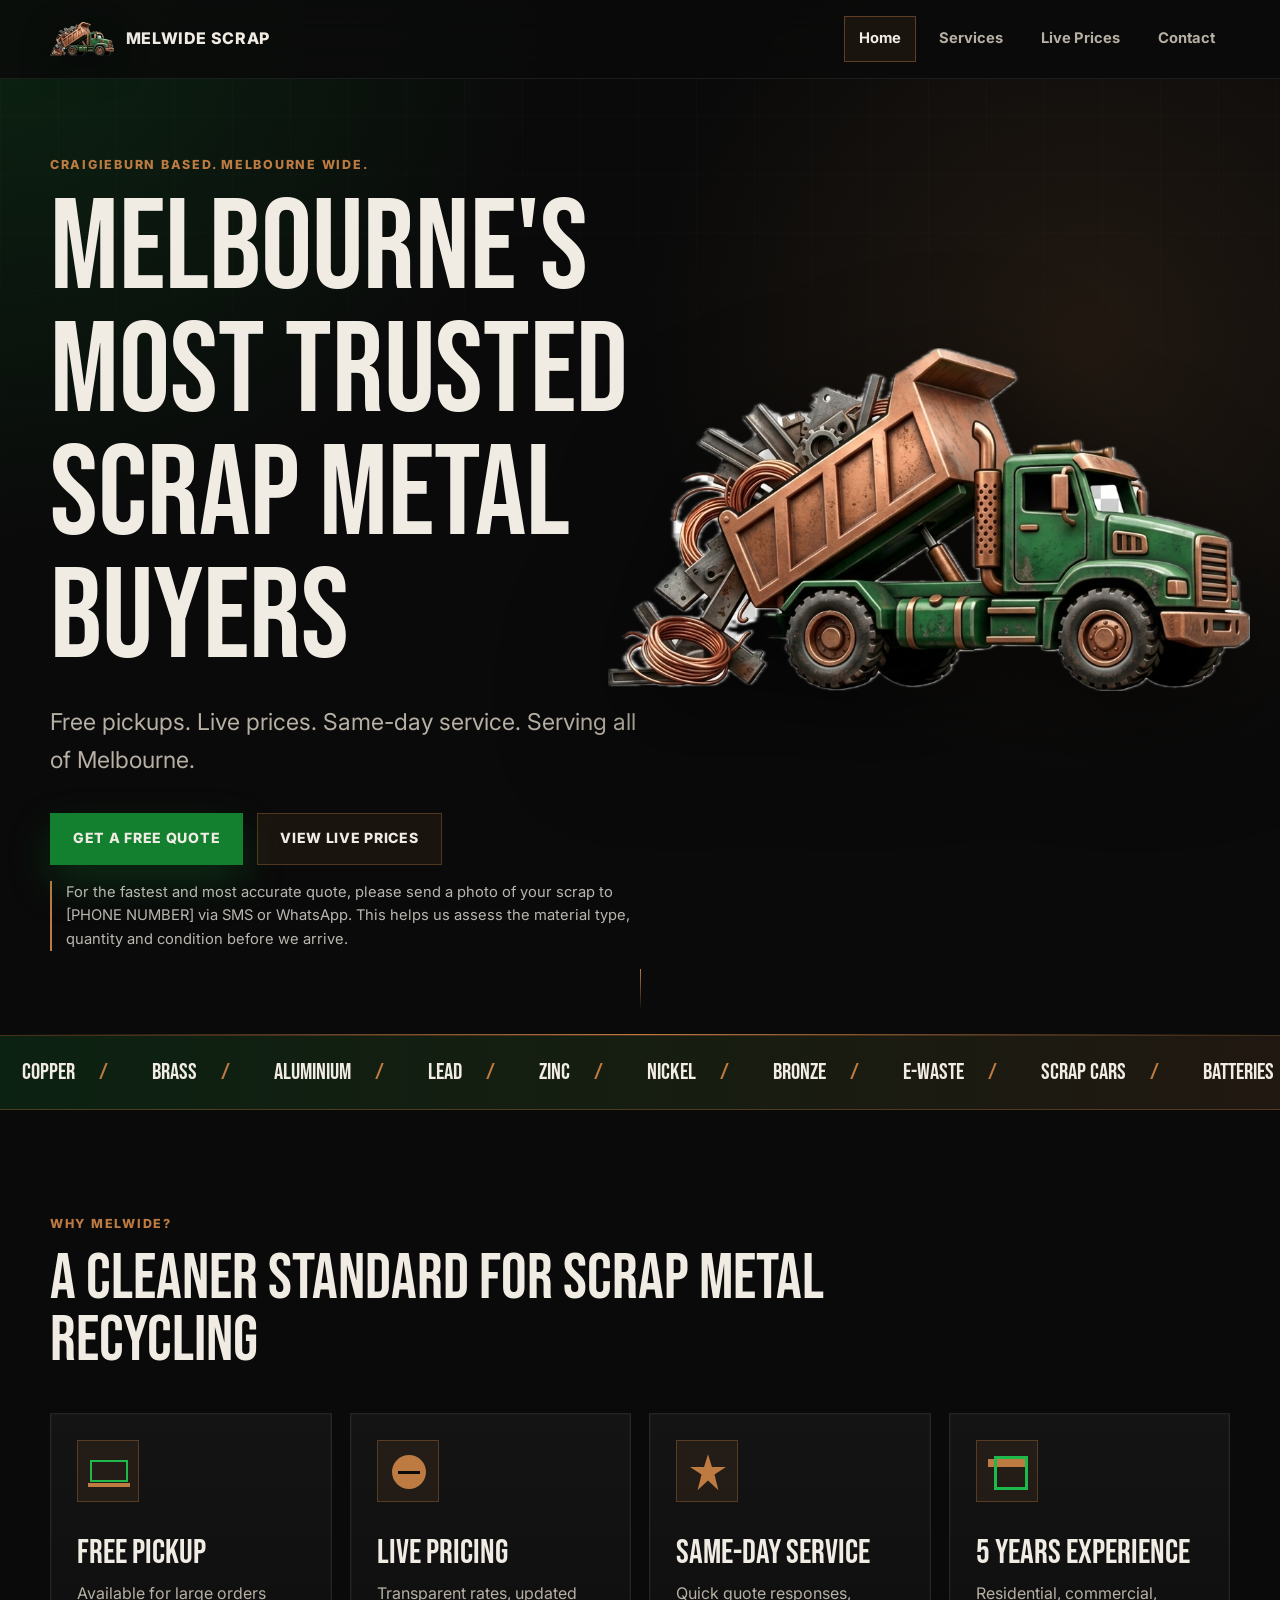
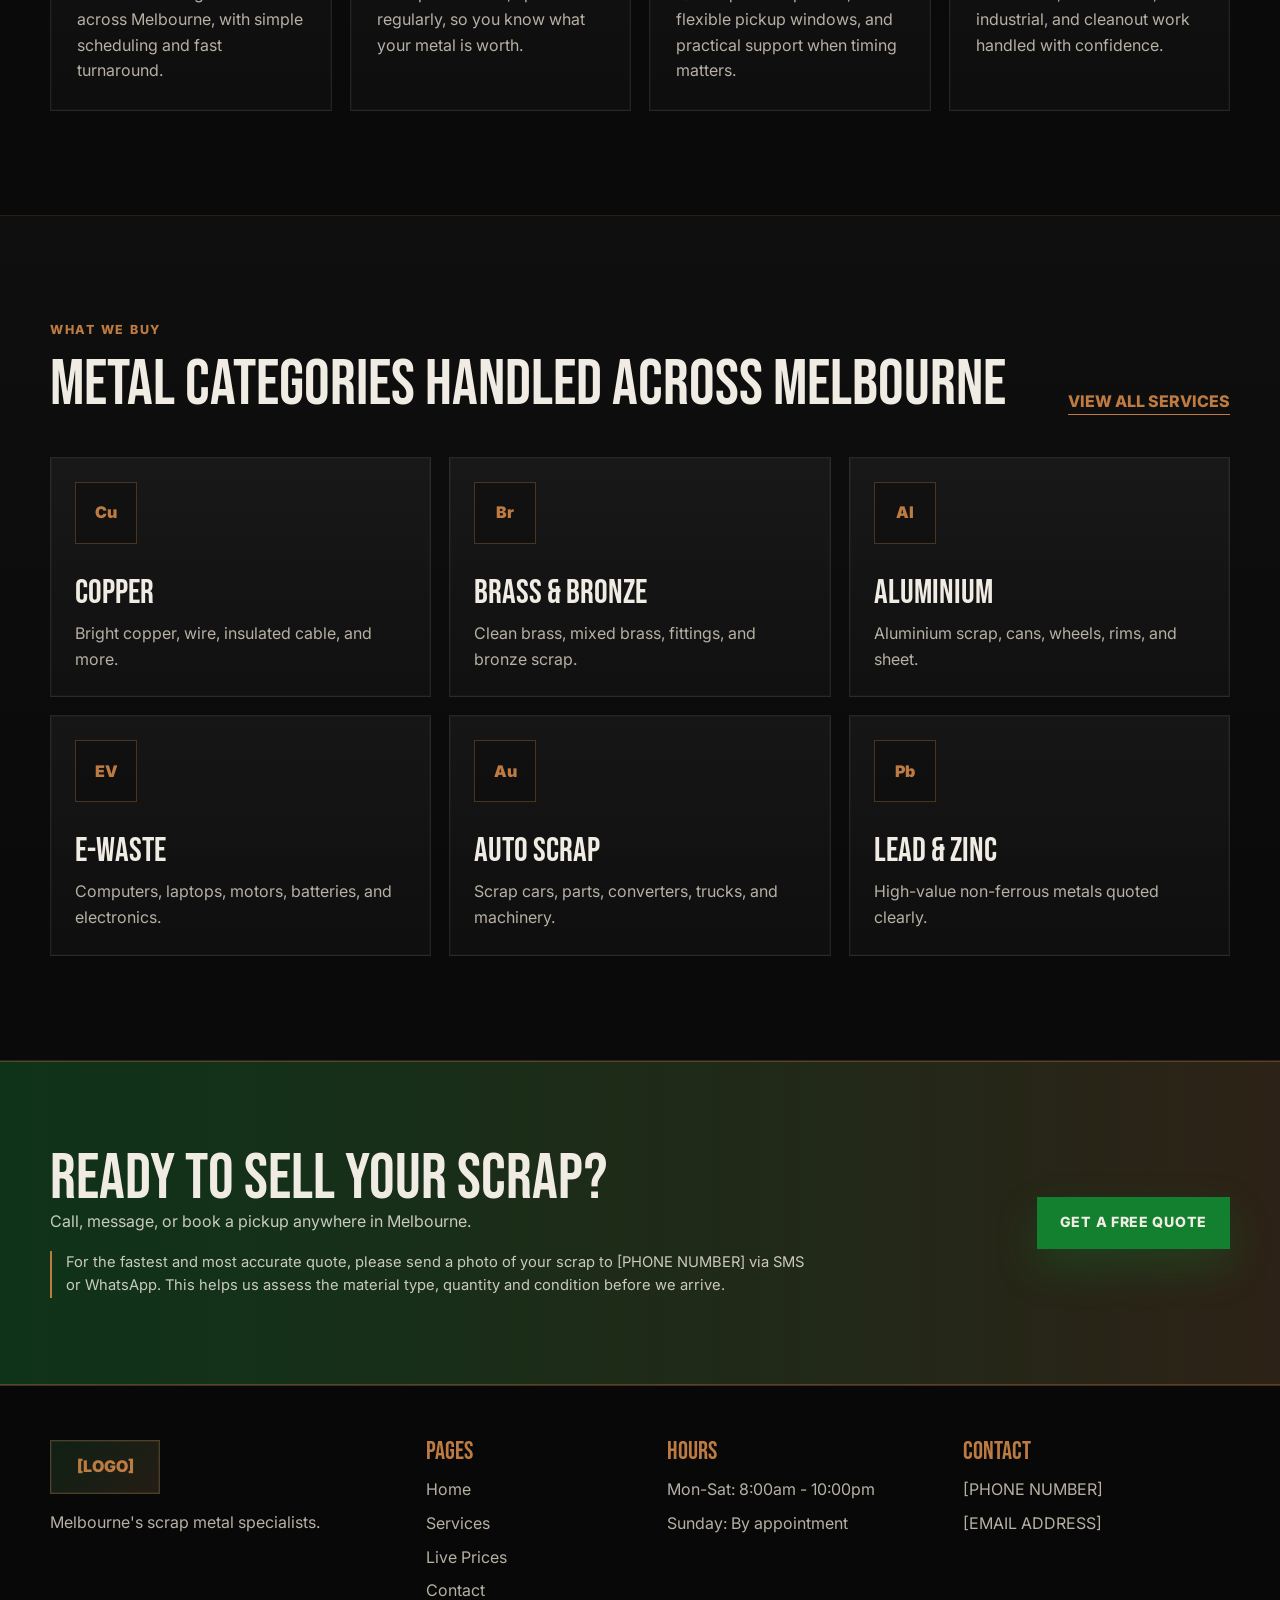
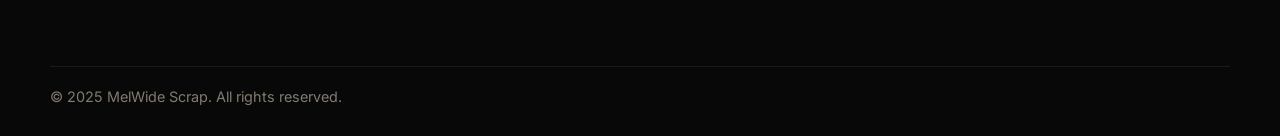
==== index.html @ 48b90055 "Initial commit" ====
<!DOCTYPE html>
<html lang="en">
<head>
  <meta charset="UTF-8">
  <meta name="viewport" content="width=device-width, initial-scale=1.0">
  <title>MelWide Scrap | Melbourne Scrap Metal Buyers</title>
  <meta name="description" content="MelWide Scrap buys scrap metal across Melbourne with free pickups, live pricing, and same-day service from Craigieburn.">
  <link rel="preconnect" href="https://fonts.googleapis.com">
  <link rel="preconnect" href="https://fonts.gstatic.com" crossorigin>
  <link href="https://fonts.googleapis.com/css2?family=Bebas+Neue&family=Inter:wght@400;500;600;700;800&display=swap" rel="stylesheet">
  <link rel="stylesheet" href="styles.css?v=20260630">
</head>
<body>
  <header class="site-header">
    <nav class="navbar" aria-label="Primary navigation">
      <a class="brand" href="index.html" aria-label="MelWide Scrap home">
        <img class="brand-logo" src="assets/melwide-truck-logo.png" alt="" width="904" height="483">
        <span class="brand-name">MelWide Scrap</span>
      </a>
      <button class="nav-toggle" type="button" aria-label="Open menu" aria-expanded="false">
        <span></span>
        <span></span>
        <span></span>
      </button>
      <div class="nav-links">
        <a class="active" href="index.html">Home</a>
        <a href="services.html">Services</a>
        <a href="prices.html">Live Prices</a>
        <a href="contact.html">Contact</a>
      </div>
    </nav>
  </header>

  <main>
    <section class="hero home-hero">
      <div class="hero-grid">
        <div class="hero-copy reveal">
          <p class="eyebrow">Craigieburn based. Melbourne wide.</p>
          <h1>Melbourne's Most Trusted Scrap Metal Buyers</h1>
          <p class="hero-subtitle">Free pickups. Live prices. Same-day service. Serving all of Melbourne.</p>
          <div class="hero-actions">
            <a class="btn btn-primary" href="contact.html">Get a Free Quote</a>
            <a class="btn btn-secondary" href="prices.html">View Live Prices</a>
          </div>
          <p class="quote-disclaimer">For the fastest and most accurate quote, please send a photo of your scrap to [PHONE NUMBER] via SMS or WhatsApp. This helps us assess the material type, quantity and condition before we arrive.</p>
        </div>
        <div class="hero-art reveal" aria-hidden="true">
          <img class="hero-logo" src="assets/melwide-truck-logo.png" alt="" width="904" height="483">
        </div>
      </div>
      <div class="scroll-cue" aria-hidden="true"></div>
    </section>

    <section class="metal-ticker" aria-label="Metals MelWide Scrap buys">
      <div class="ticker-track">
        <span>Copper</span><span>Brass</span><span>Aluminium</span><span>Lead</span><span>Zinc</span><span>Nickel</span><span>Bronze</span><span>E-Waste</span><span>Scrap Cars</span><span>Batteries</span><span>Solar Panels</span><span>Power Cables</span><span>Electric Motors</span><span>and more</span>
        <span>Copper</span><span>Brass</span><span>Aluminium</span><span>Lead</span><span>Zinc</span><span>Nickel</span><span>Bronze</span><span>E-Waste</span><span>Scrap Cars</span><span>Batteries</span><span>Solar Panels</span><span>Power Cables</span><span>Electric Motors</span><span>and more</span>
      </div>
    </section>

    <section class="section">
      <div class="section-inner">
        <div class="section-heading reveal">
          <p class="eyebrow">Why MelWide?</p>
          <h2>A cleaner standard for scrap metal recycling</h2>
        </div>
        <div class="feature-grid">
          <article class="feature-card reveal">
            <div class="icon pickup-icon" aria-hidden="true"></div>
            <h3>Free Pickup</h3>
            <p>Available for large orders across Melbourne, with simple scheduling and fast turnaround.</p>
          </article>
          <article class="feature-card reveal">
            <div class="icon pricing-icon" aria-hidden="true"></div>
            <h3>Live Pricing</h3>
            <p>Transparent rates, updated regularly, so you know what your metal is worth.</p>
          </article>
          <article class="feature-card reveal">
            <div class="icon service-icon" aria-hidden="true"></div>
            <h3>Same-Day Service</h3>
            <p>Quick quote responses, flexible pickup windows, and practical support when timing matters.</p>
          </article>
          <article class="feature-card reveal">
            <div class="icon experience-icon" aria-hidden="true"></div>
            <h3>5 Years Experience</h3>
            <p>Residential, commercial, industrial, and cleanout work handled with confidence.</p>
          </article>
        </div>
      </div>
    </section>

    <section class="section section-contrast">
      <div class="section-inner">
        <div class="split-heading reveal">
          <div>
            <p class="eyebrow">What We Buy</p>
            <h2>Metal categories handled across Melbourne</h2>
          </div>
          <a class="text-link" href="services.html">View all services</a>
        </div>
        <div class="metal-grid">
          <a class="metal-card reveal" href="services.html">
            <span class="metal-symbol">Cu</span>
            <h3>Copper</h3>
            <p>Bright copper, wire, insulated cable, and more.</p>
          </a>
          <a class="metal-card reveal" href="services.html">
            <span class="metal-symbol">Br</span>
            <h3>Brass & Bronze</h3>
            <p>Clean brass, mixed brass, fittings, and bronze scrap.</p>
          </a>
          <a class="metal-card reveal" href="services.html">
            <span class="metal-symbol">Al</span>
            <h3>Aluminium</h3>
            <p>Aluminium scrap, cans, wheels, rims, and sheet.</p>
          </a>
          <a class="metal-card reveal" href="services.html">
            <span class="metal-symbol">EV</span>
            <h3>E-Waste</h3>
            <p>Computers, laptops, motors, batteries, and electronics.</p>
          </a>
          <a class="metal-card reveal" href="services.html">
            <span class="metal-symbol">Au</span>
            <h3>Auto Scrap</h3>
            <p>Scrap cars, parts, converters, trucks, and machinery.</p>
          </a>
          <a class="metal-card reveal" href="services.html">
            <span class="metal-symbol">Pb</span>
            <h3>Lead & Zinc</h3>
            <p>High-value non-ferrous metals quoted clearly.</p>
          </a>
        </div>
      </div>
    </section>

    <section class="cta-band">
      <div class="section-inner cta-inner reveal">
        <div>
          <h2>Ready to sell your scrap?</h2>
          <p>Call, message, or book a pickup anywhere in Melbourne.</p>
          <p class="quote-disclaimer">For the fastest and most accurate quote, please send a photo of your scrap to [PHONE NUMBER] via SMS or WhatsApp. This helps us assess the material type, quantity and condition before we arrive.</p>
        </div>
        <a class="btn btn-primary" href="contact.html">Get a Free Quote</a>
      </div>
    </section>
  </main>

  <footer class="site-footer">
    <div class="footer-inner">
      <div>
        <div class="footer-logo">[LOGO]</div>
        <p>Melbourne's scrap metal specialists.</p>
      </div>
      <div>
        <h3>Pages</h3>
        <a href="index.html">Home</a>
        <a href="services.html">Services</a>
        <a href="prices.html">Live Prices</a>
        <a href="contact.html">Contact</a>
      </div>
      <div>
        <h3>Hours</h3>
        <p>Mon-Sat: 8:00am - 10:00pm</p>
        <p>Sunday: By appointment</p>
      </div>
      <div>
        <h3>Contact</h3>
        <p>[PHONE NUMBER]</p>
        <p>[EMAIL ADDRESS]</p>
      </div>
    </div>
    <div class="footer-bottom">&copy; 2025 MelWide Scrap. All rights reserved.</div>
  </footer>

  <script src="script.js"></script>
</body>
</html>
---- styles.css ----
:root {
  --green: #12802f;
  --green-bright: #1fb84a;
  --copper: #bd7b42;
  --black: #0a0a0a;
  --panel: #101211;
  --panel-soft: #151816;
  --text: #f0ece4;
  --muted: #b7b0a4;
  --line: rgba(189, 123, 66, 0.34);
  --steel: #2c302f;
  --shadow: 0 28px 80px rgba(0, 0, 0, 0.45);
}

* {
  box-sizing: border-box;
}

html {
  scroll-behavior: smooth;
}

body {
  margin: 0;
  background:
    radial-gradient(circle at top left, rgba(18, 128, 47, 0.22), transparent 34rem),
    radial-gradient(circle at 85% 10%, rgba(189, 123, 66, 0.13), transparent 28rem),
    var(--black);
  color: var(--text);
  font-family: "Inter", system-ui, -apple-system, BlinkMacSystemFont, "Segoe UI", sans-serif;
  line-height: 1.6;
  overflow-x: hidden;
}

body::before {
  content: "";
  position: fixed;
  inset: 0;
  pointer-events: none;
  z-index: -1;
  background-image:
    linear-gradient(rgba(240, 236, 228, 0.025) 1px, transparent 1px),
    linear-gradient(90deg, rgba(240, 236, 228, 0.025) 1px, transparent 1px);
  background-size: 58px 58px;
  mask-image: linear-gradient(to bottom, rgba(0, 0, 0, 0.9), transparent 78%);
}

a {
  color: inherit;
  text-decoration: none;
}

img,
iframe {
  max-width: 100%;
}

h1,
h2,
h3 {
  margin: 0;
  font-family: "Bebas Neue", "Barlow Condensed", Impact, sans-serif;
  font-weight: 400;
  line-height: 0.96;
  letter-spacing: 0;
  text-transform: uppercase;
}

p {
  margin: 0;
  color: var(--muted);
}

.site-header {
  position: sticky;
  top: 0;
  z-index: 50;
  border-bottom: 1px solid rgba(240, 236, 228, 0.08);
  background: rgba(10, 10, 10, 0.82);
  backdrop-filter: blur(18px);
}

.navbar {
  width: min(1180px, calc(100% - 32px));
  margin: 0 auto;
  min-height: 78px;
  display: flex;
  align-items: center;
  justify-content: space-between;
  gap: 24px;
}

.brand {
  display: inline-flex;
  align-items: center;
  gap: 12px;
  font-weight: 800;
  text-transform: uppercase;
}

.brand-logo {
  width: auto;
  height: 34px;
  object-fit: contain;
  filter: drop-shadow(0 8px 18px rgba(0, 0, 0, 0.44));
}

.brand-mark,
.footer-logo,
.large-logo {
  border: 1px solid var(--line);
  background:
    linear-gradient(135deg, rgba(18, 128, 47, 0.14), rgba(189, 123, 66, 0.12)),
    rgba(16, 18, 17, 0.88);
  color: var(--text);
  box-shadow: inset 0 0 0 1px rgba(240, 236, 228, 0.06);
}

.brand-mark {
  display: grid;
  place-items: center;
  min-width: 76px;
  height: 42px;
  padding: 0 12px;
  font-size: 0.78rem;
  color: var(--copper);
}

.brand-name {
  letter-spacing: 0.04em;
}

.nav-links {
  display: flex;
  align-items: center;
  gap: 8px;
}

.nav-links a {
  padding: 10px 14px;
  color: var(--muted);
  font-weight: 700;
  font-size: 0.92rem;
  border: 1px solid transparent;
  transition: color 180ms ease, border-color 180ms ease, background 180ms ease;
}

.nav-links a:hover,
.nav-links a.active {
  color: var(--text);
  border-color: rgba(189, 123, 66, 0.42);
  background: rgba(189, 123, 66, 0.09);
}

.nav-toggle {
  display: none;
  width: 44px;
  height: 44px;
  border: 1px solid var(--line);
  background: rgba(16, 18, 17, 0.88);
  padding: 10px;
  cursor: pointer;
}

.nav-toggle span {
  display: block;
  height: 2px;
  margin: 5px 0;
  background: var(--text);
  transition: transform 180ms ease, opacity 180ms ease;
}

.nav-toggle.open span:nth-child(1) {
  transform: translateY(7px) rotate(45deg);
}

.nav-toggle.open span:nth-child(2) {
  opacity: 0;
}

.nav-toggle.open span:nth-child(3) {
  transform: translateY(-7px) rotate(-45deg);
}

.hero,
.page-hero {
  position: relative;
  overflow: hidden;
  border-bottom: 1px solid var(--line);
}

.hero {
  min-height: calc(100vh - 78px);
  display: grid;
  align-items: center;
}

.hero::after,
.page-hero::after {
  content: "";
  position: absolute;
  inset: auto 0 0 0;
  height: 1px;
  background: linear-gradient(90deg, transparent, var(--copper), transparent);
}

.hero-grid,
.section-inner,
.footer-inner {
  width: min(1180px, calc(100% - 32px));
  margin: 0 auto;
}

.hero-grid {
  display: grid;
  grid-template-columns: minmax(0, 1.08fr) minmax(320px, 0.92fr);
  align-items: center;
  gap: 54px;
  padding: 76px 0 84px;
}

.large-logo {
  display: inline-grid;
  place-items: center;
  min-width: 190px;
  min-height: 86px;
  margin-bottom: 30px;
  color: var(--copper);
  font-weight: 800;
  letter-spacing: 0.08em;
}

.eyebrow {
  margin-bottom: 14px;
  color: var(--copper);
  font-size: 0.78rem;
  font-weight: 800;
  letter-spacing: 0.14em;
  text-transform: uppercase;
}

.hero h1,
.page-hero h1 {
  max-width: 850px;
  font-size: clamp(4.4rem, 10vw, 9.4rem);
}

.hero-subtitle,
.page-hero p:last-child {
  max-width: 690px;
  margin-top: 24px;
  font-size: clamp(1.08rem, 2vw, 1.45rem);
}

.hero-actions {
  display: flex;
  flex-wrap: wrap;
  gap: 14px;
  margin-top: 34px;
}

.quote-disclaimer {
  max-width: 760px;
  margin-top: 16px;
  padding-left: 14px;
  border-left: 2px solid var(--copper);
  color: rgba(240, 236, 228, 0.76);
  font-size: 0.92rem;
}

.btn {
  display: inline-flex;
  align-items: center;
  justify-content: center;
  min-height: 52px;
  padding: 0 22px;
  border: 1px solid transparent;
  font-weight: 800;
  text-transform: uppercase;
  font-size: 0.88rem;
  letter-spacing: 0.05em;
  cursor: pointer;
  transition: transform 180ms ease, box-shadow 180ms ease, border-color 180ms ease, background 180ms ease;
}

.btn:hover {
  transform: translateY(-2px);
}

.btn-primary {
  background: var(--green);
  color: var(--text);
  box-shadow: 0 18px 42px rgba(18, 128, 47, 0.28);
}

.btn-primary:hover {
  background: var(--green-bright);
  box-shadow: 0 18px 48px rgba(18, 128, 47, 0.42);
}

.btn-secondary {
  border-color: var(--line);
  background: rgba(189, 123, 66, 0.09);
  color: var(--text);
}

.btn-secondary:hover {
  border-color: var(--copper);
  box-shadow: 0 18px 44px rgba(189, 123, 66, 0.2);
}

.hero-art {
  min-height: 520px;
  display: grid;
  place-items: center;
}

.hero-logo {
  width: min(124%, 720px);
  max-width: none;
  height: auto;
  object-fit: contain;
  filter: drop-shadow(0 30px 58px rgba(0, 0, 0, 0.58));
  transform: translate(-42px, -34px);
}

.metal-frame {
  position: relative;
  width: min(100%, 480px);
  aspect-ratio: 1;
  border: 1px solid rgba(240, 236, 228, 0.09);
  background:
    linear-gradient(135deg, rgba(240, 236, 228, 0.08), transparent 36%),
    linear-gradient(45deg, rgba(18, 128, 47, 0.2), rgba(189, 123, 66, 0.12)),
    #111413;
  box-shadow: var(--shadow), inset 0 0 0 1px rgba(255, 255, 255, 0.04);
  transform: rotate(-4deg);
}

.metal-frame::before {
  content: "";
  position: absolute;
  inset: 28px;
  border: 1px solid var(--line);
  background-image:
    repeating-linear-gradient(135deg, rgba(240, 236, 228, 0.05) 0 1px, transparent 1px 15px);
}

.copper-ring {
  position: absolute;
  inset: 18%;
  border: 22px solid rgba(189, 123, 66, 0.72);
  box-shadow: 0 0 80px rgba(189, 123, 66, 0.18), inset 0 0 38px rgba(0, 0, 0, 0.55);
}

.green-core {
  position: absolute;
  inset: 34%;
  background: linear-gradient(145deg, var(--green), #0e4c22);
  box-shadow: 0 0 62px rgba(18, 128, 47, 0.48);
}

.steel-plate {
  position: absolute;
  width: 42%;
  height: 16%;
  background: linear-gradient(90deg, #363c39, #171a19);
  border: 1px solid rgba(240, 236, 228, 0.12);
}

.plate-one {
  left: -8%;
  top: 22%;
}

.plate-two {
  right: -8%;
  bottom: 22%;
}

.scroll-cue {
  position: absolute;
  left: 50%;
  bottom: 24px;
  width: 1px;
  height: 42px;
  background: linear-gradient(var(--copper), transparent);
}

.metal-ticker {
  overflow: hidden;
  border-bottom: 1px solid var(--line);
  background: linear-gradient(90deg, rgba(18, 128, 47, 0.2), rgba(189, 123, 66, 0.13));
}

.ticker-track {
  display: flex;
  width: max-content;
  animation: ticker 32s linear infinite;
}

.ticker-track span {
  padding: 18px 22px;
  color: var(--text);
  font-family: "Bebas Neue", sans-serif;
  font-size: 1.45rem;
  text-transform: uppercase;
  white-space: nowrap;
}

.ticker-track span::after {
  content: " /";
  color: var(--copper);
  padding-left: 20px;
}

@keyframes ticker {
  to {
    transform: translateX(-50%);
  }
}

.section {
  padding: 104px 0;
}

.section-contrast {
  background: linear-gradient(180deg, rgba(255, 255, 255, 0.025), rgba(255, 255, 255, 0));
  border-block: 1px solid rgba(189, 123, 66, 0.18);
}

.section-heading {
  max-width: 780px;
  margin-bottom: 42px;
}

.section-heading h2,
.split-heading h2,
.cta-band h2,
.service-category h2,
.info-panel h2,
.contact-details h2 {
  font-size: clamp(2.7rem, 5vw, 5rem);
}

.split-heading {
  display: flex;
  align-items: end;
  justify-content: space-between;
  gap: 28px;
  margin-bottom: 42px;
}

.text-link {
  color: var(--copper);
  font-weight: 800;
  text-transform: uppercase;
  border-bottom: 1px solid currentColor;
}

.feature-grid,
.metal-grid,
.steps-grid,
.price-grid,
.service-info-grid {
  display: grid;
  gap: 18px;
}

.feature-grid {
  grid-template-columns: repeat(4, 1fr);
}

.feature-card,
.metal-card,
.step-card,
.info-panel,
.price-card,
.contact-form,
.contact-details article {
  border: 1px solid rgba(240, 236, 228, 0.09);
  background: linear-gradient(180deg, rgba(255, 255, 255, 0.045), rgba(255, 255, 255, 0.018));
  box-shadow: inset 0 0 0 1px rgba(255, 255, 255, 0.025);
  transition: transform 180ms ease, border-color 180ms ease, box-shadow 180ms ease;
}

.feature-card:hover,
.metal-card:hover,
.step-card:hover,
.info-panel:hover,
.price-card:hover {
  transform: translateY(-4px);
  border-color: rgba(189, 123, 66, 0.6);
  box-shadow: 0 24px 58px rgba(189, 123, 66, 0.12);
}

.feature-card {
  min-height: 280px;
  padding: 26px;
}

.icon {
  width: 62px;
  height: 62px;
  margin-bottom: 34px;
  border: 1px solid var(--line);
  background: rgba(189, 123, 66, 0.1);
  position: relative;
}

.icon::before,
.icon::after {
  content: "";
  position: absolute;
  background: var(--copper);
}

.pickup-icon::before {
  width: 34px;
  height: 18px;
  left: 12px;
  top: 19px;
  border: 2px solid var(--green-bright);
  background: transparent;
}

.pickup-icon::after {
  width: 42px;
  height: 4px;
  left: 10px;
  bottom: 14px;
}

.pricing-icon::before {
  width: 34px;
  height: 34px;
  left: 14px;
  top: 14px;
  border-radius: 50%;
}

.pricing-icon::after {
  width: 22px;
  height: 3px;
  left: 20px;
  top: 30px;
  background: var(--black);
}

.service-icon::before {
  width: 36px;
  height: 36px;
  left: 13px;
  top: 13px;
  clip-path: polygon(50% 0, 61% 35%, 100% 35%, 68% 56%, 79% 100%, 50% 73%, 21% 100%, 32% 56%, 0 35%, 39% 35%);
}

.experience-icon::before {
  width: 40px;
  height: 8px;
  left: 11px;
  top: 18px;
}

.experience-icon::after {
  width: 28px;
  height: 28px;
  left: 17px;
  bottom: 11px;
  background: transparent;
  border: 3px solid var(--green-bright);
}

.feature-card h3,
.metal-card h3,
.step-card h3 {
  margin-bottom: 12px;
  font-size: 2.15rem;
}

.metal-grid {
  grid-template-columns: repeat(3, 1fr);
}

.metal-card {
  min-height: 225px;
  padding: 24px;
}

.metal-symbol {
  display: grid;
  place-items: center;
  width: 62px;
  height: 62px;
  margin-bottom: 32px;
  border: 1px solid var(--line);
  color: var(--copper);
  font-weight: 900;
  background: rgba(10, 10, 10, 0.42);
}

.cta-band {
  padding: 86px 0;
  background:
    linear-gradient(90deg, rgba(18, 128, 47, 0.32), rgba(189, 123, 66, 0.18)),
    #0d0f0e;
  border-block: 1px solid var(--line);
}

.cta-inner {
  display: flex;
  align-items: center;
  justify-content: space-between;
  gap: 28px;
}

.cta-inner p {
  color: rgba(240, 236, 228, 0.82);
}

.page-hero {
  padding: 126px 0 92px;
  background:
    linear-gradient(135deg, rgba(18, 128, 47, 0.22), transparent 50%),
    linear-gradient(225deg, rgba(189, 123, 66, 0.14), transparent 44%);
}

.service-category {
  display: grid;
  grid-template-columns: 0.38fr 0.62fr;
  gap: 36px;
  padding: 34px 0;
  border-top: 1px solid var(--line);
}

.service-category:last-child {
  border-bottom: 1px solid var(--line);
}

.chip-list {
  display: flex;
  flex-wrap: wrap;
  gap: 12px;
}

.chip-list span {
  padding: 12px 14px;
  border: 1px solid rgba(240, 236, 228, 0.1);
  background: rgba(255, 255, 255, 0.035);
  color: var(--text);
  font-weight: 700;
}

.steps-grid {
  grid-template-columns: repeat(3, 1fr);
}

.step-card,
.info-panel {
  padding: 28px;
}

.step-card span {
  display: inline-block;
  margin-bottom: 52px;
  color: var(--copper);
  font-family: "Bebas Neue", sans-serif;
  font-size: 4.6rem;
  line-height: 0.8;
}

.service-info-grid {
  grid-template-columns: repeat(2, 1fr);
}

.info-panel {
  min-height: 230px;
}

.info-panel h2,
.contact-details h2 {
  margin-bottom: 18px;
  font-size: clamp(2rem, 3.4vw, 3.2rem);
}

.price-grid {
  grid-template-columns: repeat(5, 1fr);
}

.price-card {
  min-height: 225px;
  padding: 26px;
  border-top: 4px solid var(--copper);
}

.price-card h2 {
  margin-bottom: 42px;
  font-size: clamp(2rem, 3vw, 3.2rem);
}

.price-card strong {
  display: block;
  color: var(--text);
  font-family: "Bebas Neue", sans-serif;
  font-size: clamp(3rem, 5vw, 5.1rem);
  font-weight: 400;
  line-height: 0.9;
}

.price-card span {
  color: var(--copper);
  font-size: 1.55rem;
}

.price-note {
  display: flex;
  align-items: center;
  justify-content: space-between;
  gap: 24px;
  margin-top: 34px;
  padding-top: 28px;
  border-top: 1px solid var(--line);
}

.quote-action {
  display: grid;
  gap: 12px;
  justify-items: end;
  max-width: 520px;
}

.quote-action .quote-disclaimer {
  margin-top: 0;
  text-align: left;
}

.contact-layout {
  display: grid;
  grid-template-columns: 0.9fr 1.1fr;
  gap: 26px;
}

.quote-options {
  display: grid;
  gap: 18px;
}

.contact-details {
  display: grid;
  gap: 16px;
}

.contact-details article,
.contact-form,
.whatsapp-quote {
  padding: 28px;
}

.contact-details strong {
  display: block;
  color: var(--copper);
  text-transform: uppercase;
  font-size: 0.78rem;
  letter-spacing: 0.12em;
}

.contact-form {
  display: grid;
  gap: 12px;
}

.contact-form label {
  color: var(--text);
  font-weight: 800;
  text-transform: uppercase;
  font-size: 0.78rem;
  letter-spacing: 0.11em;
}

.contact-form input,
.contact-form textarea,
.select-trigger {
  width: 100%;
  border: 1px solid rgba(240, 236, 228, 0.12);
  background: rgba(10, 10, 10, 0.56);
  color: var(--text);
  font: inherit;
  padding: 15px 14px;
  outline: none;
  transition: border-color 180ms ease, box-shadow 180ms ease;
}

.custom-select {
  position: relative;
}

.select-trigger {
  min-height: 56px;
  display: flex;
  align-items: center;
  justify-content: space-between;
  gap: 16px;
  padding-right: 48px;
  text-align: left;
  cursor: pointer;
}

.select-trigger::after {
  content: "";
  position: absolute;
  right: 18px;
  top: 50%;
  width: 10px;
  height: 10px;
  border-right: 2px solid var(--copper);
  border-bottom: 2px solid var(--copper);
  transform: translateY(-62%) rotate(45deg);
  transition: transform 180ms ease;
}

.custom-select.open .select-trigger,
.select-trigger:focus {
  border-color: var(--copper);
  box-shadow: 0 0 0 3px rgba(189, 123, 66, 0.14);
}

.custom-select.open .select-trigger::after {
  transform: translateY(-24%) rotate(225deg);
}

.select-options {
  position: absolute;
  left: 0;
  right: 0;
  top: calc(100% + 8px);
  z-index: 20;
  max-height: 290px;
  overflow-y: auto;
  border: 1px solid rgba(189, 123, 66, 0.54);
  background: #0a0a0a;
  box-shadow: 0 24px 58px rgba(0, 0, 0, 0.48), 0 0 0 3px rgba(189, 123, 66, 0.1);
  opacity: 0;
  visibility: hidden;
  transform: translateY(-6px);
  transition: opacity 180ms ease, transform 180ms ease, visibility 180ms ease;
}

.custom-select.open .select-options {
  opacity: 1;
  visibility: visible;
  transform: translateY(0);
}

.select-options button {
  width: 100%;
  display: block;
  border: 0;
  border-bottom: 1px solid rgba(240, 236, 228, 0.07);
  background: transparent;
  color: var(--text);
  font: inherit;
  font-size: 0.94rem;
  line-height: 1.35;
  padding: 14px;
  text-align: left;
  cursor: pointer;
  transition: background 160ms ease, color 160ms ease;
}

.select-options button:hover,
.select-options button:focus,
.select-options button[aria-selected="true"] {
  background: linear-gradient(90deg, rgba(189, 123, 66, 0.2), rgba(18, 128, 47, 0.12));
  color: var(--text);
  outline: none;
}

.contact-form input:focus,
.contact-form textarea:focus {
  border-color: var(--copper);
  box-shadow: 0 0 0 3px rgba(189, 123, 66, 0.14);
}

.contact-form button {
  margin-top: 8px;
}

.photo-upload {
  display: grid;
  gap: 12px;
}

.photo-upload input[type="file"] {
  position: absolute;
  width: 1px;
  height: 1px;
  opacity: 0;
  pointer-events: none;
}

.photo-dropzone {
  min-height: 122px;
  display: grid;
  place-items: center;
  gap: 8px;
  padding: 22px;
  border: 1px dashed rgba(189, 123, 66, 0.52);
  background:
    linear-gradient(135deg, rgba(18, 128, 47, 0.1), rgba(189, 123, 66, 0.08)),
    rgba(10, 10, 10, 0.56);
  color: var(--text);
  text-align: center;
  cursor: pointer;
  transition: border-color 180ms ease, box-shadow 180ms ease, background 180ms ease;
}

.photo-dropzone span {
  font-weight: 900;
  text-transform: uppercase;
  letter-spacing: 0.05em;
}

.photo-dropzone small {
  color: var(--muted);
  font-size: 0.9rem;
}

.photo-upload.dragging .photo-dropzone,
.photo-dropzone:hover,
.photo-upload input[type="file"]:focus + .photo-dropzone {
  border-color: var(--copper);
  background:
    linear-gradient(135deg, rgba(18, 128, 47, 0.18), rgba(189, 123, 66, 0.14)),
    rgba(10, 10, 10, 0.68);
  box-shadow: 0 0 0 3px rgba(189, 123, 66, 0.14);
}

.photo-upload-meta {
  display: flex;
  justify-content: space-between;
  gap: 14px;
  color: var(--muted);
  font-size: 0.88rem;
  font-weight: 700;
}

.photo-upload-error {
  min-height: 0;
  color: var(--copper);
  font-size: 0.9rem;
}

.photo-upload-error:empty {
  display: none;
}

.photo-list {
  display: grid;
  gap: 8px;
}

.photo-item {
  display: grid;
  grid-template-columns: minmax(0, 1fr) 46px auto;
  align-items: center;
  gap: 12px;
  padding: 10px 12px;
  border: 1px solid rgba(240, 236, 228, 0.09);
  background: rgba(255, 255, 255, 0.025);
}

.photo-item span {
  min-width: 0;
  overflow: hidden;
  color: var(--text);
  font-size: 0.92rem;
  text-overflow: ellipsis;
  white-space: nowrap;
}

.photo-item small {
  display: block;
  color: var(--muted);
}

.photo-thumb {
  width: 46px;
  height: 46px;
  border: 1px solid rgba(189, 123, 66, 0.44);
  border-radius: 6px;
  background: rgba(10, 10, 10, 0.72);
  object-fit: cover;
}

.photo-remove {
  min-width: 38px;
  height: 38px;
  border: 1px solid var(--line);
  background: rgba(189, 123, 66, 0.1);
  color: var(--text);
  font-size: 1.2rem;
  line-height: 1;
  cursor: pointer;
  transition: border-color 180ms ease, background 180ms ease;
}

.photo-remove:hover,
.photo-remove:focus {
  border-color: var(--copper);
  background: rgba(189, 123, 66, 0.18);
  outline: none;
}

.whatsapp-quote {
  border: 1px solid rgba(240, 236, 228, 0.09);
  background:
    linear-gradient(135deg, rgba(18, 128, 47, 0.18), rgba(189, 123, 66, 0.1)),
    rgba(255, 255, 255, 0.025);
  box-shadow: inset 0 0 0 1px rgba(255, 255, 255, 0.025);
}

.whatsapp-quote h2 {
  margin-bottom: 14px;
  font-size: clamp(2rem, 3.4vw, 3.2rem);
}

.whatsapp-quote p:not(.eyebrow) {
  margin-bottom: 20px;
}

.whatsapp-btn {
  width: 100%;
  background: rgba(18, 128, 47, 0.18);
}

.map-section {
  padding: 0 0 104px;
}

.map-shell {
  position: relative;
  min-height: 440px;
  border: 1px solid var(--line);
  background:
    linear-gradient(135deg, rgba(18, 128, 47, 0.24), rgba(189, 123, 66, 0.18)),
    repeating-linear-gradient(45deg, rgba(240, 236, 228, 0.045) 0 1px, transparent 1px 20px);
  overflow: hidden;
}

.map-shell iframe {
  width: 100%;
  min-height: 440px;
  border: 0;
  filter: grayscale(1) invert(0.9) contrast(0.9);
  opacity: 0.58;
}

.map-label {
  position: absolute;
  left: 22px;
  bottom: 22px;
  padding: 12px 16px;
  background: rgba(10, 10, 10, 0.82);
  border: 1px solid var(--line);
  color: var(--text);
  font-weight: 900;
  text-transform: uppercase;
}

.site-footer {
  border-top: 1px solid var(--line);
  background: #070807;
}

.footer-inner {
  display: grid;
  grid-template-columns: 1.3fr 0.8fr 1fr 1fr;
  gap: 28px;
  padding: 54px 0;
}

.footer-logo {
  display: inline-grid;
  place-items: center;
  min-width: 110px;
  min-height: 54px;
  margin-bottom: 16px;
  color: var(--copper);
  font-weight: 900;
}

.site-footer h3 {
  margin-bottom: 14px;
  color: var(--copper);
  font-size: 1.55rem;
}

.site-footer a,
.site-footer p {
  display: block;
  margin-bottom: 8px;
  color: var(--muted);
}

.site-footer a:hover {
  color: var(--text);
}

.footer-bottom {
  width: min(1180px, calc(100% - 32px));
  margin: 0 auto;
  padding: 18px 0 28px;
  border-top: 1px solid rgba(240, 236, 228, 0.08);
  color: #827b71;
  font-size: 0.9rem;
}

.reveal {
  opacity: 0;
  transform: translateY(18px);
  transition: opacity 420ms ease, transform 420ms ease;
}

.reveal.visible {
  opacity: 1;
  transform: translateY(0);
}

@media (max-width: 980px) {
  .hero-grid,
  .contact-layout,
  .service-category {
    grid-template-columns: 1fr;
  }

  .hero {
    min-height: auto;
  }

  .hero-art {
    min-height: 380px;
  }

  .hero-logo {
    width: min(100%, 560px);
    max-width: 100%;
    transform: translate(0, 0);
  }

  .feature-grid,
  .metal-grid,
  .price-grid {
    grid-template-columns: repeat(2, 1fr);
  }

  .steps-grid,
  .footer-inner {
    grid-template-columns: repeat(2, 1fr);
  }

  .price-note,
  .cta-inner {
    align-items: flex-start;
    flex-direction: column;
  }

  .quote-action {
    justify-items: start;
  }
}

@media (max-width: 720px) {
  .navbar {
    min-height: 70px;
  }

  .brand-name {
    display: none;
  }

  .nav-toggle {
    display: block;
  }

  .nav-links {
    position: absolute;
    left: 16px;
    right: 16px;
    top: 78px;
    display: grid;
    gap: 8px;
    padding: 12px;
    border: 1px solid var(--line);
    background: rgba(10, 10, 10, 0.96);
    box-shadow: var(--shadow);
    opacity: 0;
    visibility: hidden;
    transform: translateY(-8px);
    transition: opacity 180ms ease, transform 180ms ease, visibility 180ms ease;
  }

  .nav-links.open {
    opacity: 1;
    visibility: visible;
    transform: translateY(0);
  }

  .nav-links a {
    padding: 14px;
  }

  .hero-grid {
    padding: 48px 0 62px;
    gap: 32px;
  }

  .hero h1,
  .page-hero h1 {
    font-size: clamp(3.8rem, 18vw, 5.8rem);
  }

  .hero-subtitle,
  .page-hero p:last-child {
    font-size: 1.04rem;
  }

  .hero-art {
    min-height: 300px;
  }

  .hero-logo {
    width: min(96vw, 390px);
  }

  .metal-frame {
    width: min(90vw, 330px);
  }

  .section,
  .page-hero {
    padding: 72px 0;
  }

  .map-section {
    padding-bottom: 72px;
  }

  .split-heading {
    align-items: flex-start;
    flex-direction: column;
  }

  .feature-grid,
  .metal-grid,
  .steps-grid,
  .price-grid,
  .service-info-grid,
  .footer-inner {
    grid-template-columns: 1fr;
  }

  .feature-card,
  .metal-card,
  .step-card,
  .info-panel,
  .price-card,
  .contact-details article,
  .contact-form,
  .whatsapp-quote {
    padding: 22px;
  }

  .price-card {
    min-height: 188px;
  }

  .ticker-track span {
    padding: 14px 16px;
    font-size: 1.18rem;
  }

  .photo-upload-meta,
  .photo-item {
    align-items: flex-start;
  }

  .photo-upload-meta {
    flex-direction: column;
    gap: 4px;
  }

  .btn {
    width: 100%;
  }
}

@media (prefers-reduced-motion: reduce) {
  html {
    scroll-behavior: auto;
  }

  *,
  *::before,
  *::after {
    animation-duration: 0.01ms !important;
    animation-iteration-count: 1 !important;
    transition-duration: 0.01ms !important;
  }

  .reveal {
    opacity: 1;
    transform: none;
  }
}
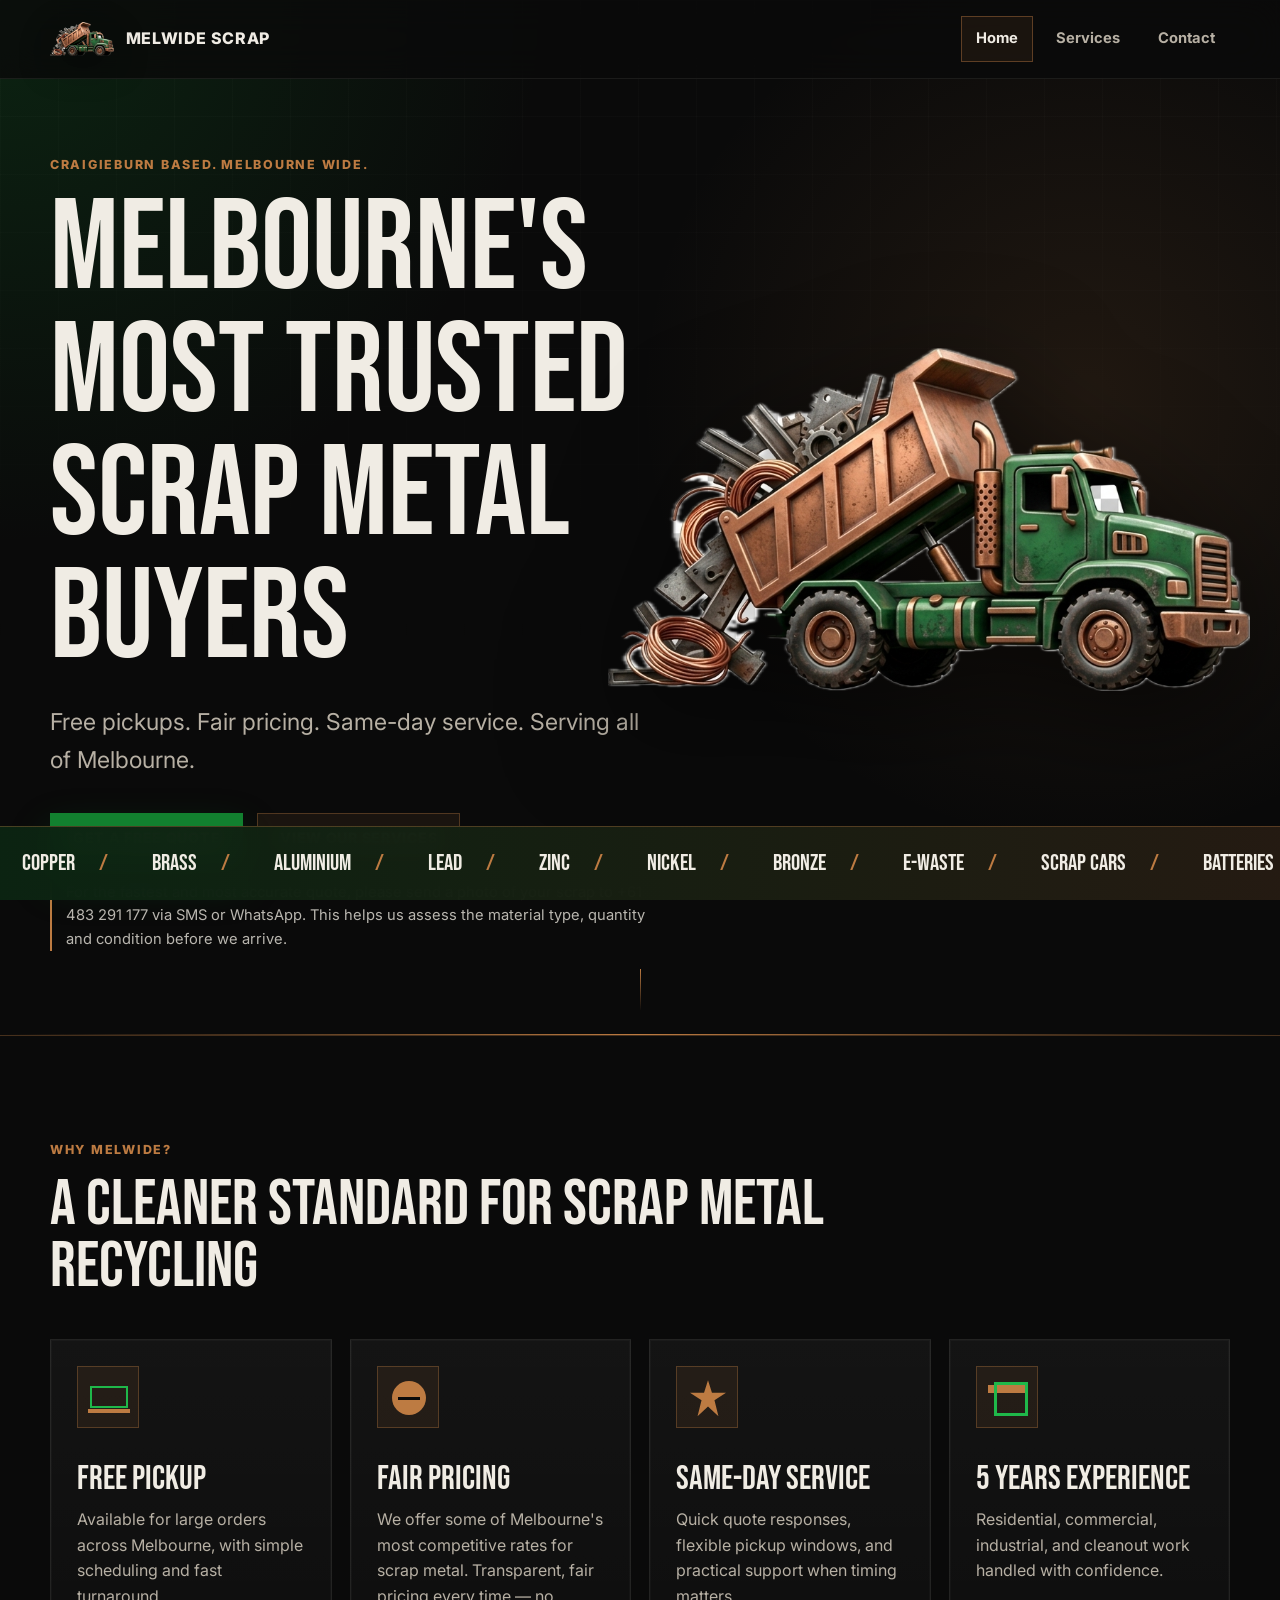
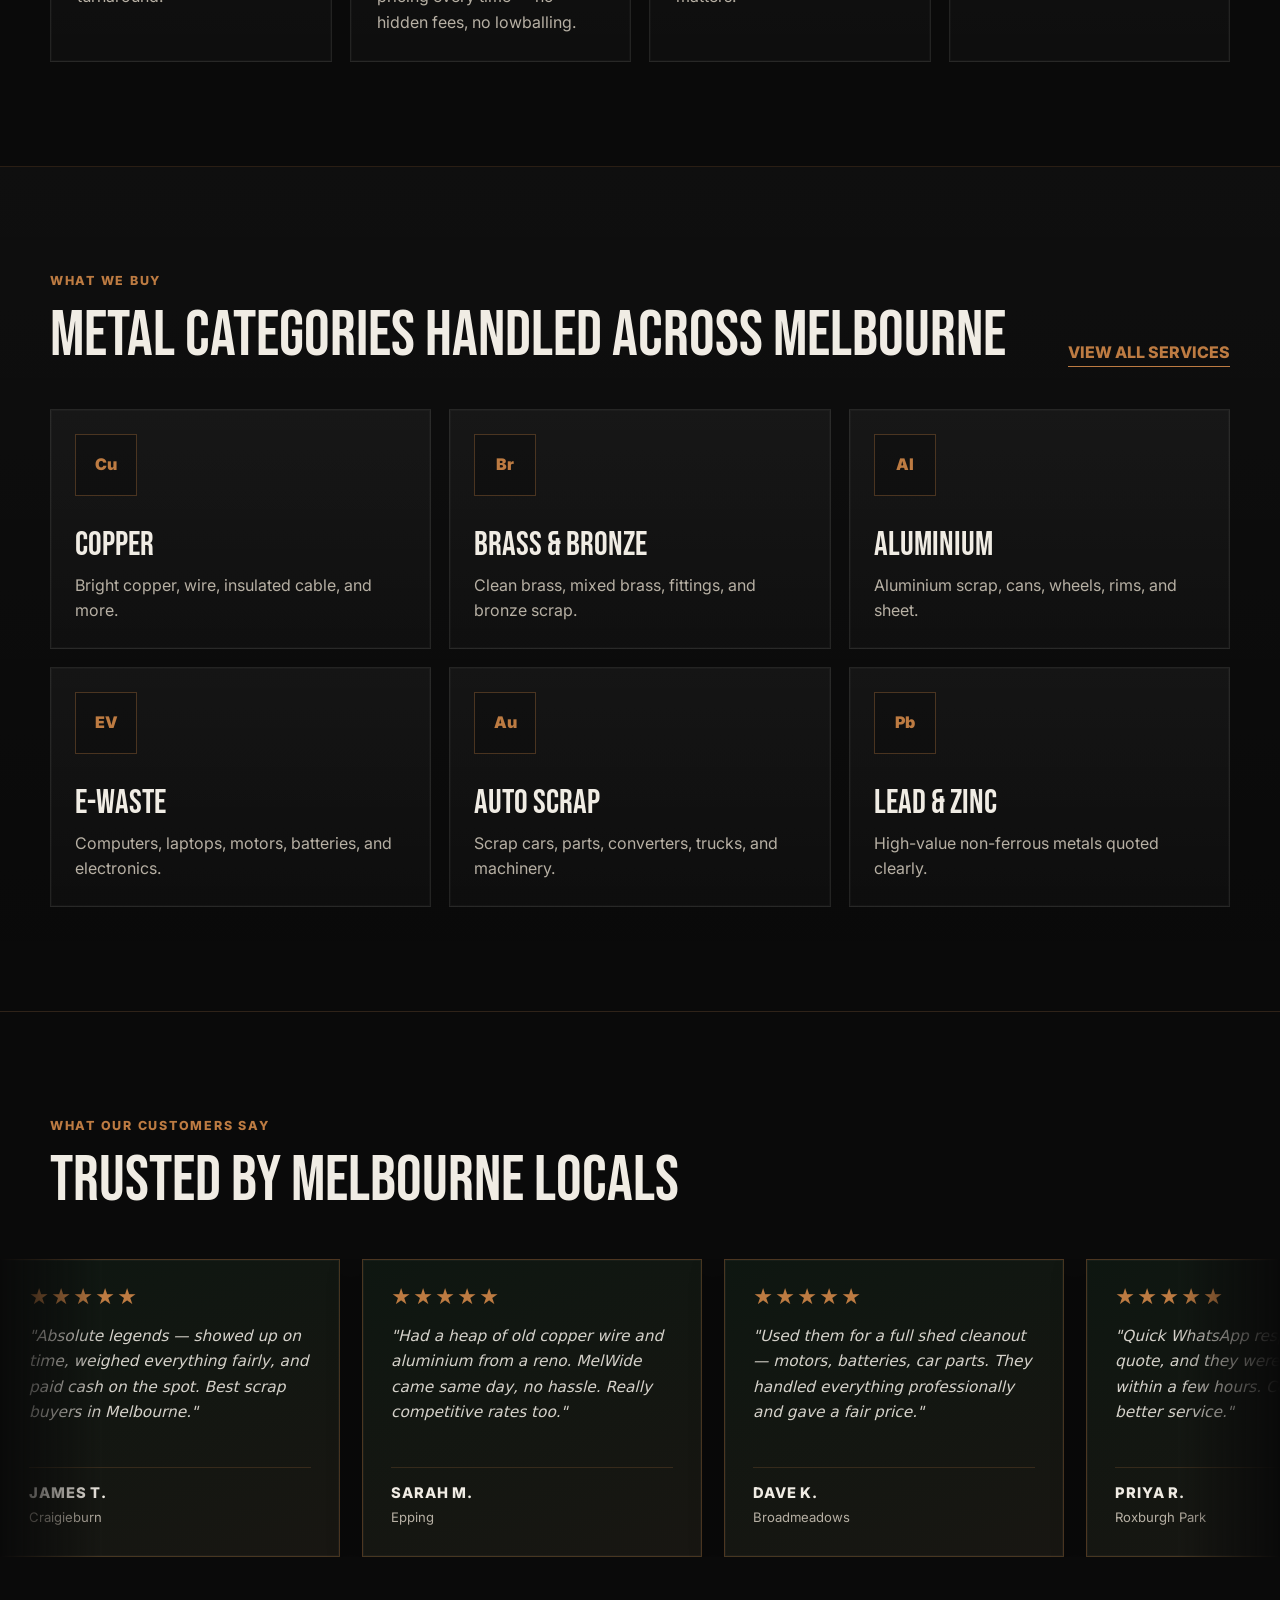
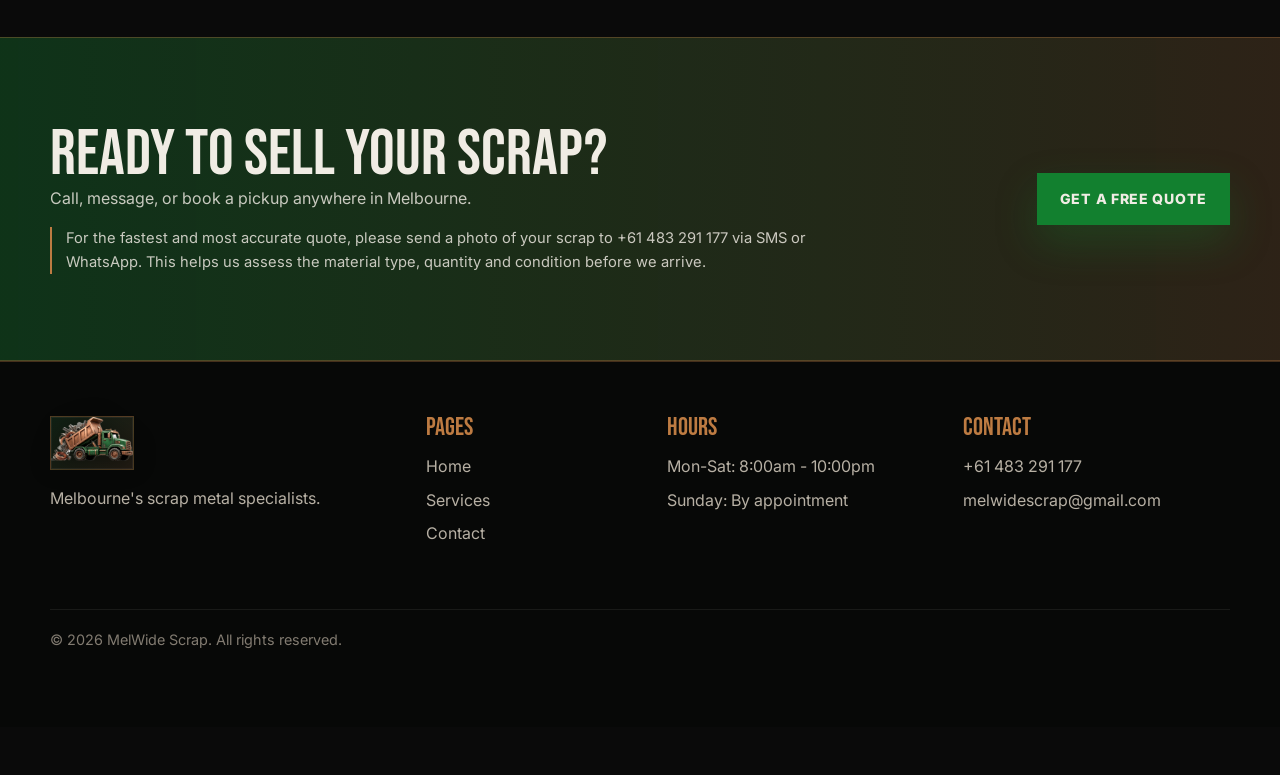
==== commit 50c37567: "Updates" ====
--- a/index.html
+++ b/index.html
@@ -4,11 +4,11 @@
   <meta charset="UTF-8">
   <meta name="viewport" content="width=device-width, initial-scale=1.0">
   <title>MelWide Scrap | Melbourne Scrap Metal Buyers</title>
-  <meta name="description" content="MelWide Scrap buys scrap metal across Melbourne with free pickups, live pricing, and same-day service from Craigieburn.">
+  <meta name="description" content="MelWide Scrap buys scrap metal across Melbourne with free pickups, fair pricing, and same-day service from Craigieburn.">
   <link rel="preconnect" href="https://fonts.googleapis.com">
   <link rel="preconnect" href="https://fonts.gstatic.com" crossorigin>
   <link href="https://fonts.googleapis.com/css2?family=Bebas+Neue&family=Inter:wght@400;500;600;700;800&display=swap" rel="stylesheet">
-  <link rel="stylesheet" href="styles.css?v=20260630">
+  <link rel="stylesheet" href="styles.css?v=20260701">
 </head>
 <body>
   <header class="site-header">
@@ -17,15 +17,9 @@
         <img class="brand-logo" src="assets/melwide-truck-logo.png" alt="" width="904" height="483">
         <span class="brand-name">MelWide Scrap</span>
       </a>
-      <button class="nav-toggle" type="button" aria-label="Open menu" aria-expanded="false">
-        <span></span>
-        <span></span>
-        <span></span>
-      </button>
       <div class="nav-links">
         <a class="active" href="index.html">Home</a>
         <a href="services.html">Services</a>
-        <a href="prices.html">Live Prices</a>
         <a href="contact.html">Contact</a>
       </div>
     </nav>
@@ -37,25 +31,18 @@
         <div class="hero-copy reveal">
           <p class="eyebrow">Craigieburn based. Melbourne wide.</p>
           <h1>Melbourne's Most Trusted Scrap Metal Buyers</h1>
-          <p class="hero-subtitle">Free pickups. Live prices. Same-day service. Serving all of Melbourne.</p>
+          <p class="hero-subtitle">Free pickups. Fair pricing. Same-day service. Serving all of Melbourne.</p>
           <div class="hero-actions">
             <a class="btn btn-primary" href="contact.html">Get a Free Quote</a>
-            <a class="btn btn-secondary" href="prices.html">View Live Prices</a>
+            <a class="btn btn-secondary" href="services.html">View Our Services</a>
           </div>
-          <p class="quote-disclaimer">For the fastest and most accurate quote, please send a photo of your scrap to [PHONE NUMBER] via SMS or WhatsApp. This helps us assess the material type, quantity and condition before we arrive.</p>
+          <p class="quote-disclaimer">For the fastest and most accurate quote, please send a photo of your scrap to +61 483 291 177 via SMS or WhatsApp. This helps us assess the material type, quantity and condition before we arrive.</p>
         </div>
         <div class="hero-art reveal" aria-hidden="true">
           <img class="hero-logo" src="assets/melwide-truck-logo.png" alt="" width="904" height="483">
         </div>
       </div>
       <div class="scroll-cue" aria-hidden="true"></div>
-    </section>
-
-    <section class="metal-ticker" aria-label="Metals MelWide Scrap buys">
-      <div class="ticker-track">
-        <span>Copper</span><span>Brass</span><span>Aluminium</span><span>Lead</span><span>Zinc</span><span>Nickel</span><span>Bronze</span><span>E-Waste</span><span>Scrap Cars</span><span>Batteries</span><span>Solar Panels</span><span>Power Cables</span><span>Electric Motors</span><span>and more</span>
-        <span>Copper</span><span>Brass</span><span>Aluminium</span><span>Lead</span><span>Zinc</span><span>Nickel</span><span>Bronze</span><span>E-Waste</span><span>Scrap Cars</span><span>Batteries</span><span>Solar Panels</span><span>Power Cables</span><span>Electric Motors</span><span>and more</span>
-      </div>
     </section>
 
     <section class="section">
@@ -65,22 +52,22 @@
           <h2>A cleaner standard for scrap metal recycling</h2>
         </div>
         <div class="feature-grid">
-          <article class="feature-card reveal">
+          <article class="feature-card reveal" id="feature-free-pickup">
             <div class="icon pickup-icon" aria-hidden="true"></div>
             <h3>Free Pickup</h3>
             <p>Available for large orders across Melbourne, with simple scheduling and fast turnaround.</p>
           </article>
-          <article class="feature-card reveal">
+          <article class="feature-card reveal" id="feature-fair-pricing">
             <div class="icon pricing-icon" aria-hidden="true"></div>
-            <h3>Live Pricing</h3>
-            <p>Transparent rates, updated regularly, so you know what your metal is worth.</p>
-          </article>
-          <article class="feature-card reveal">
+            <h3>Fair Pricing</h3>
+            <p>We offer some of Melbourne's most competitive rates for scrap metal. Transparent, fair pricing every time — no hidden fees, no lowballing.</p>
+          </article>
+          <article class="feature-card reveal" id="feature-same-day">
             <div class="icon service-icon" aria-hidden="true"></div>
             <h3>Same-Day Service</h3>
             <p>Quick quote responses, flexible pickup windows, and practical support when timing matters.</p>
           </article>
-          <article class="feature-card reveal">
+          <article class="feature-card reveal" id="feature-experience">
             <div class="icon experience-icon" aria-hidden="true"></div>
             <h3>5 Years Experience</h3>
             <p>Residential, commercial, industrial, and cleanout work handled with confidence.</p>
@@ -106,7 +93,7 @@
           </a>
           <a class="metal-card reveal" href="services.html">
             <span class="metal-symbol">Br</span>
-            <h3>Brass & Bronze</h3>
+            <h3>Brass &amp; Bronze</h3>
             <p>Clean brass, mixed brass, fittings, and bronze scrap.</p>
           </a>
           <a class="metal-card reveal" href="services.html">
@@ -126,9 +113,74 @@
           </a>
           <a class="metal-card reveal" href="services.html">
             <span class="metal-symbol">Pb</span>
-            <h3>Lead & Zinc</h3>
+            <h3>Lead &amp; Zinc</h3>
             <p>High-value non-ferrous metals quoted clearly.</p>
           </a>
+        </div>
+      </div>
+    </section>
+
+    <!-- Reviews Carousel -->
+    <section class="reviews-section" aria-label="Customer reviews">
+      <div class="section-inner">
+        <div class="section-heading reveal">
+          <p class="eyebrow">What Our Customers Say</p>
+          <h2>Trusted by Melbourne locals</h2>
+        </div>
+      </div>
+      <div class="reviews-carousel-wrapper" aria-label="Reviews carousel">
+        <div class="reviews-track">
+          <article class="review-card">
+            <div class="review-stars" aria-label="5 out of 5 stars">★★★★★</div>
+            <blockquote>"Absolute legends — showed up on time, weighed everything fairly, and paid cash on the spot. Best scrap buyers in Melbourne."</blockquote>
+            <footer><strong>James T.</strong><span>Craigieburn</span></footer>
+          </article>
+          <article class="review-card">
+            <div class="review-stars" aria-label="5 out of 5 stars">★★★★★</div>
+            <blockquote>"Had a heap of old copper wire and aluminium from a reno. MelWide came same day, no hassle. Really competitive rates too."</blockquote>
+            <footer><strong>Sarah M.</strong><span>Epping</span></footer>
+          </article>
+          <article class="review-card">
+            <div class="review-stars" aria-label="5 out of 5 stars">★★★★★</div>
+            <blockquote>"Used them for a full shed cleanout — motors, batteries, car parts. They handled everything professionally and gave a fair price."</blockquote>
+            <footer><strong>Dave K.</strong><span>Broadmeadows</span></footer>
+          </article>
+          <article class="review-card">
+            <div class="review-stars" aria-label="5 out of 5 stars">★★★★★</div>
+            <blockquote>"Quick WhatsApp response, honest quote, and they were at my place within a few hours. Couldn't ask for better service."</blockquote>
+            <footer><strong>Priya R.</strong><span>Roxburgh Park</span></footer>
+          </article>
+          <article class="review-card">
+            <div class="review-stars" aria-label="5 out of 5 stars">★★★★★</div>
+            <blockquote>"As a tradie I deal with scrap regularly. MelWide are my go-to — reliable, transparent pricing, and they always show up when they say they will."</blockquote>
+            <footer><strong>Mark F.</strong><span>Sunbury</span></footer>
+          </article>
+          <!-- Duplicate cards for seamless looping -->
+          <article class="review-card">
+            <div class="review-stars" aria-label="5 out of 5 stars">★★★★★</div>
+            <blockquote>"Absolute legends — showed up on time, weighed everything fairly, and paid cash on the spot. Best scrap buyers in Melbourne."</blockquote>
+            <footer><strong>James T.</strong><span>Craigieburn</span></footer>
+          </article>
+          <article class="review-card">
+            <div class="review-stars" aria-label="5 out of 5 stars">★★★★★</div>
+            <blockquote>"Had a heap of old copper wire and aluminium from a reno. MelWide came same day, no hassle. Really competitive rates too."</blockquote>
+            <footer><strong>Sarah M.</strong><span>Epping</span></footer>
+          </article>
+          <article class="review-card">
+            <div class="review-stars" aria-label="5 out of 5 stars">★★★★★</div>
+            <blockquote>"Used them for a full shed cleanout — motors, batteries, car parts. They handled everything professionally and gave a fair price."</blockquote>
+            <footer><strong>Dave K.</strong><span>Broadmeadows</span></footer>
+          </article>
+          <article class="review-card">
+            <div class="review-stars" aria-label="5 out of 5 stars">★★★★★</div>
+            <blockquote>"Quick WhatsApp response, honest quote, and they were at my place within a few hours. Couldn't ask for better service."</blockquote>
+            <footer><strong>Priya R.</strong><span>Roxburgh Park</span></footer>
+          </article>
+          <article class="review-card">
+            <div class="review-stars" aria-label="5 out of 5 stars">★★★★★</div>
+            <blockquote>"As a tradie I deal with scrap regularly. MelWide are my go-to — reliable, transparent pricing, and they always show up when they say they will."</blockquote>
+            <footer><strong>Mark F.</strong><span>Sunbury</span></footer>
+          </article>
         </div>
       </div>
     </section>
@@ -138,7 +190,7 @@
         <div>
           <h2>Ready to sell your scrap?</h2>
           <p>Call, message, or book a pickup anywhere in Melbourne.</p>
-          <p class="quote-disclaimer">For the fastest and most accurate quote, please send a photo of your scrap to [PHONE NUMBER] via SMS or WhatsApp. This helps us assess the material type, quantity and condition before we arrive.</p>
+          <p class="quote-disclaimer">For the fastest and most accurate quote, please send a photo of your scrap to +61 483 291 177 via SMS or WhatsApp. This helps us assess the material type, quantity and condition before we arrive.</p>
         </div>
         <a class="btn btn-primary" href="contact.html">Get a Free Quote</a>
       </div>
@@ -148,14 +200,15 @@
   <footer class="site-footer">
     <div class="footer-inner">
       <div>
-        <div class="footer-logo">[LOGO]</div>
+        <div class="footer-logo">
+          <img class="footer-logo-img" src="assets/melwide-truck-logo.png" alt="MelWide Scrap" width="904" height="483">
+        </div>
         <p>Melbourne's scrap metal specialists.</p>
       </div>
       <div>
         <h3>Pages</h3>
         <a href="index.html">Home</a>
         <a href="services.html">Services</a>
-        <a href="prices.html">Live Prices</a>
         <a href="contact.html">Contact</a>
       </div>
       <div>
@@ -165,12 +218,20 @@
       </div>
       <div>
         <h3>Contact</h3>
-        <p>[PHONE NUMBER]</p>
-        <p>[EMAIL ADDRESS]</p>
+        <p>+61 483 291 177</p>
+        <p>melwidescrap@gmail.com</p>
       </div>
     </div>
-    <div class="footer-bottom">&copy; 2025 MelWide Scrap. All rights reserved.</div>
+    <div class="footer-bottom">&copy; 2026 MelWide Scrap. All rights reserved.</div>
   </footer>
+
+  <!-- Fixed bottom metal ticker -->
+  <div class="metal-ticker-fixed" aria-label="Metals MelWide Scrap buys" aria-hidden="true">
+    <div class="ticker-track">
+      <span>Copper</span><span>Brass</span><span>Aluminium</span><span>Lead</span><span>Zinc</span><span>Nickel</span><span>Bronze</span><span>E-Waste</span><span>Scrap Cars</span><span>Batteries</span><span>Solar Panels</span><span>Power Cables</span><span>Electric Motors</span><span>and more</span>
+      <span>Copper</span><span>Brass</span><span>Aluminium</span><span>Lead</span><span>Zinc</span><span>Nickel</span><span>Bronze</span><span>E-Waste</span><span>Scrap Cars</span><span>Batteries</span><span>Solar Panels</span><span>Power Cables</span><span>Electric Motors</span><span>and more</span>
+    </div>
+  </div>
 
   <script src="script.js"></script>
 </body>
--- a/styles.css
+++ b/styles.css
@@ -22,6 +22,7 @@
 
 body {
   margin: 0;
+  padding-bottom: 48px; /* space for fixed bottom ticker */
   background:
     radial-gradient(circle at top left, rgba(18, 128, 47, 0.22), transparent 34rem),
     radial-gradient(circle at 85% 10%, rgba(189, 123, 66, 0.13), transparent 28rem),
@@ -152,35 +153,7 @@
   background: rgba(189, 123, 66, 0.09);
 }
 
-.nav-toggle {
-  display: none;
-  width: 44px;
-  height: 44px;
-  border: 1px solid var(--line);
-  background: rgba(16, 18, 17, 0.88);
-  padding: 10px;
-  cursor: pointer;
-}
-
-.nav-toggle span {
-  display: block;
-  height: 2px;
-  margin: 5px 0;
-  background: var(--text);
-  transition: transform 180ms ease, opacity 180ms ease;
-}
-
-.nav-toggle.open span:nth-child(1) {
-  transform: translateY(7px) rotate(45deg);
-}
-
-.nav-toggle.open span:nth-child(2) {
-  opacity: 0;
-}
-
-.nav-toggle.open span:nth-child(3) {
-  transform: translateY(-7px) rotate(-45deg);
-}
+/* Hamburger removed — nav is always visible */
 
 .hero,
 .page-hero {
@@ -1070,6 +1043,8 @@
 .site-footer {
   border-top: 1px solid var(--line);
   background: #070807;
+  /* Extra bottom padding for the fixed ticker bar */
+  padding-bottom: 48px;
 }
 
 .footer-inner {
@@ -1080,13 +1055,15 @@
 }
 
 .footer-logo {
-  display: inline-grid;
-  place-items: center;
-  min-width: 110px;
-  min-height: 54px;
+  display: inline-block;
   margin-bottom: 16px;
-  color: var(--copper);
-  font-weight: 900;
+}
+
+.footer-logo-img {
+  width: auto;
+  height: 44px;
+  object-fit: contain;
+  filter: drop-shadow(0 4px 12px rgba(0, 0, 0, 0.48));
 }
 
 .site-footer h3 {
@@ -1126,6 +1103,122 @@
   transform: translateY(0);
 }
 
+/* ==========================================
+   REVIEWS CAROUSEL
+   ========================================== */
+
+.reviews-section {
+  padding: 104px 0 80px;
+  overflow: hidden;
+}
+
+.reviews-carousel-wrapper {
+  position: relative;
+  overflow: hidden;
+  margin-top: 48px;
+  /* Fade edges */
+  mask-image: linear-gradient(90deg, transparent 0%, #000 8%, #000 92%, transparent 100%);
+}
+
+.reviews-track {
+  display: flex;
+  gap: 22px;
+  width: max-content;
+  animation: reviews-scroll 36s linear infinite;
+}
+
+.reviews-track:hover {
+  animation-play-state: paused;
+}
+
+@keyframes reviews-scroll {
+  from { transform: translateX(0); }
+  to   { transform: translateX(-50%); }
+}
+
+.review-card {
+  flex: 0 0 340px;
+  padding: 28px;
+  border: 1px solid rgba(189, 123, 66, 0.32);
+  background: linear-gradient(160deg, rgba(18, 128, 47, 0.06), rgba(189, 123, 66, 0.06)), rgba(16, 18, 17, 0.9);
+  box-shadow: inset 0 0 0 1px rgba(255, 255, 255, 0.03), 0 8px 32px rgba(0, 0, 0, 0.28);
+  display: flex;
+  flex-direction: column;
+  gap: 16px;
+}
+
+.review-stars {
+  color: var(--copper);
+  font-size: 1.22rem;
+  letter-spacing: 2px;
+  line-height: 1;
+}
+
+.review-card blockquote {
+  margin: 0;
+  color: rgba(240, 236, 228, 0.88);
+  font-size: 0.96rem;
+  line-height: 1.65;
+  font-style: italic;
+  flex: 1;
+}
+
+.review-card footer {
+  display: flex;
+  flex-direction: column;
+  gap: 2px;
+  padding-top: 14px;
+  border-top: 1px solid rgba(189, 123, 66, 0.2);
+}
+
+.review-card footer strong {
+  color: var(--text);
+  font-size: 0.92rem;
+  font-weight: 800;
+  text-transform: uppercase;
+  letter-spacing: 0.06em;
+}
+
+.review-card footer span {
+  color: var(--muted);
+  font-size: 0.82rem;
+}
+
+/* ==========================================
+   FIXED BOTTOM METAL TICKER
+   ========================================== */
+
+.metal-ticker-fixed {
+  position: fixed;
+  bottom: 0;
+  left: 0;
+  right: 0;
+  z-index: 100;
+  overflow: hidden;
+  border-top: 1px solid var(--line);
+  background: linear-gradient(90deg, rgba(18, 128, 47, 0.22), rgba(189, 123, 66, 0.15)), rgba(10, 10, 10, 0.96);
+  backdrop-filter: blur(12px);
+}
+
+.metal-ticker-fixed .ticker-track {
+  /* Inherits animation from .ticker-track */
+}
+
+/* ==========================================
+   FEATURE CARD GLOW ANIMATION
+   ========================================== */
+
+@keyframes card-glow-on {
+  0%   { box-shadow: 0 0 0 0 transparent, inset 0 0 0 1px rgba(255, 255, 255, 0.025); border-color: rgba(240, 236, 228, 0.09); }
+  20%  { box-shadow: 0 0 55px 14px rgba(189, 123, 66, 0.55), 0 0 0 2px rgba(189, 123, 66, 0.85), inset 0 0 32px rgba(189, 123, 66, 0.18); border-color: rgba(189, 123, 66, 0.95); }
+  80%  { box-shadow: 0 0 55px 14px rgba(189, 123, 66, 0.55), 0 0 0 2px rgba(189, 123, 66, 0.85), inset 0 0 32px rgba(189, 123, 66, 0.18); border-color: rgba(189, 123, 66, 0.95); }
+  100% { box-shadow: 0 0 0 0 transparent, inset 0 0 0 1px rgba(255, 255, 255, 0.025); border-color: rgba(240, 236, 228, 0.09); }
+}
+
+.feature-card.glow-active {
+  animation: card-glow-on 2s ease-in-out forwards;
+}
+
 @media (max-width: 980px) {
   .hero-grid,
   .contact-layout,
@@ -1171,42 +1264,27 @@
 
 @media (max-width: 720px) {
   .navbar {
-    min-height: 70px;
+    min-height: 62px;
+    gap: 10px;
   }
 
   .brand-name {
     display: none;
   }
 
-  .nav-toggle {
-    display: block;
-  }
-
+  /* Always-visible flat mobile nav — no hamburger, no dropdown */
   .nav-links {
-    position: absolute;
-    left: 16px;
-    right: 16px;
-    top: 78px;
-    display: grid;
-    gap: 8px;
-    padding: 12px;
-    border: 1px solid var(--line);
-    background: rgba(10, 10, 10, 0.96);
-    box-shadow: var(--shadow);
-    opacity: 0;
-    visibility: hidden;
-    transform: translateY(-8px);
-    transition: opacity 180ms ease, transform 180ms ease, visibility 180ms ease;
-  }
-
-  .nav-links.open {
-    opacity: 1;
-    visibility: visible;
-    transform: translateY(0);
+    display: flex;
+    flex-wrap: nowrap;
+    gap: 2px;
+    align-items: center;
   }
 
   .nav-links a {
-    padding: 14px;
+    padding: 8px 10px;
+    font-size: 0.78rem;
+    letter-spacing: 0.01em;
+    white-space: nowrap;
   }
 
   .hero-grid {
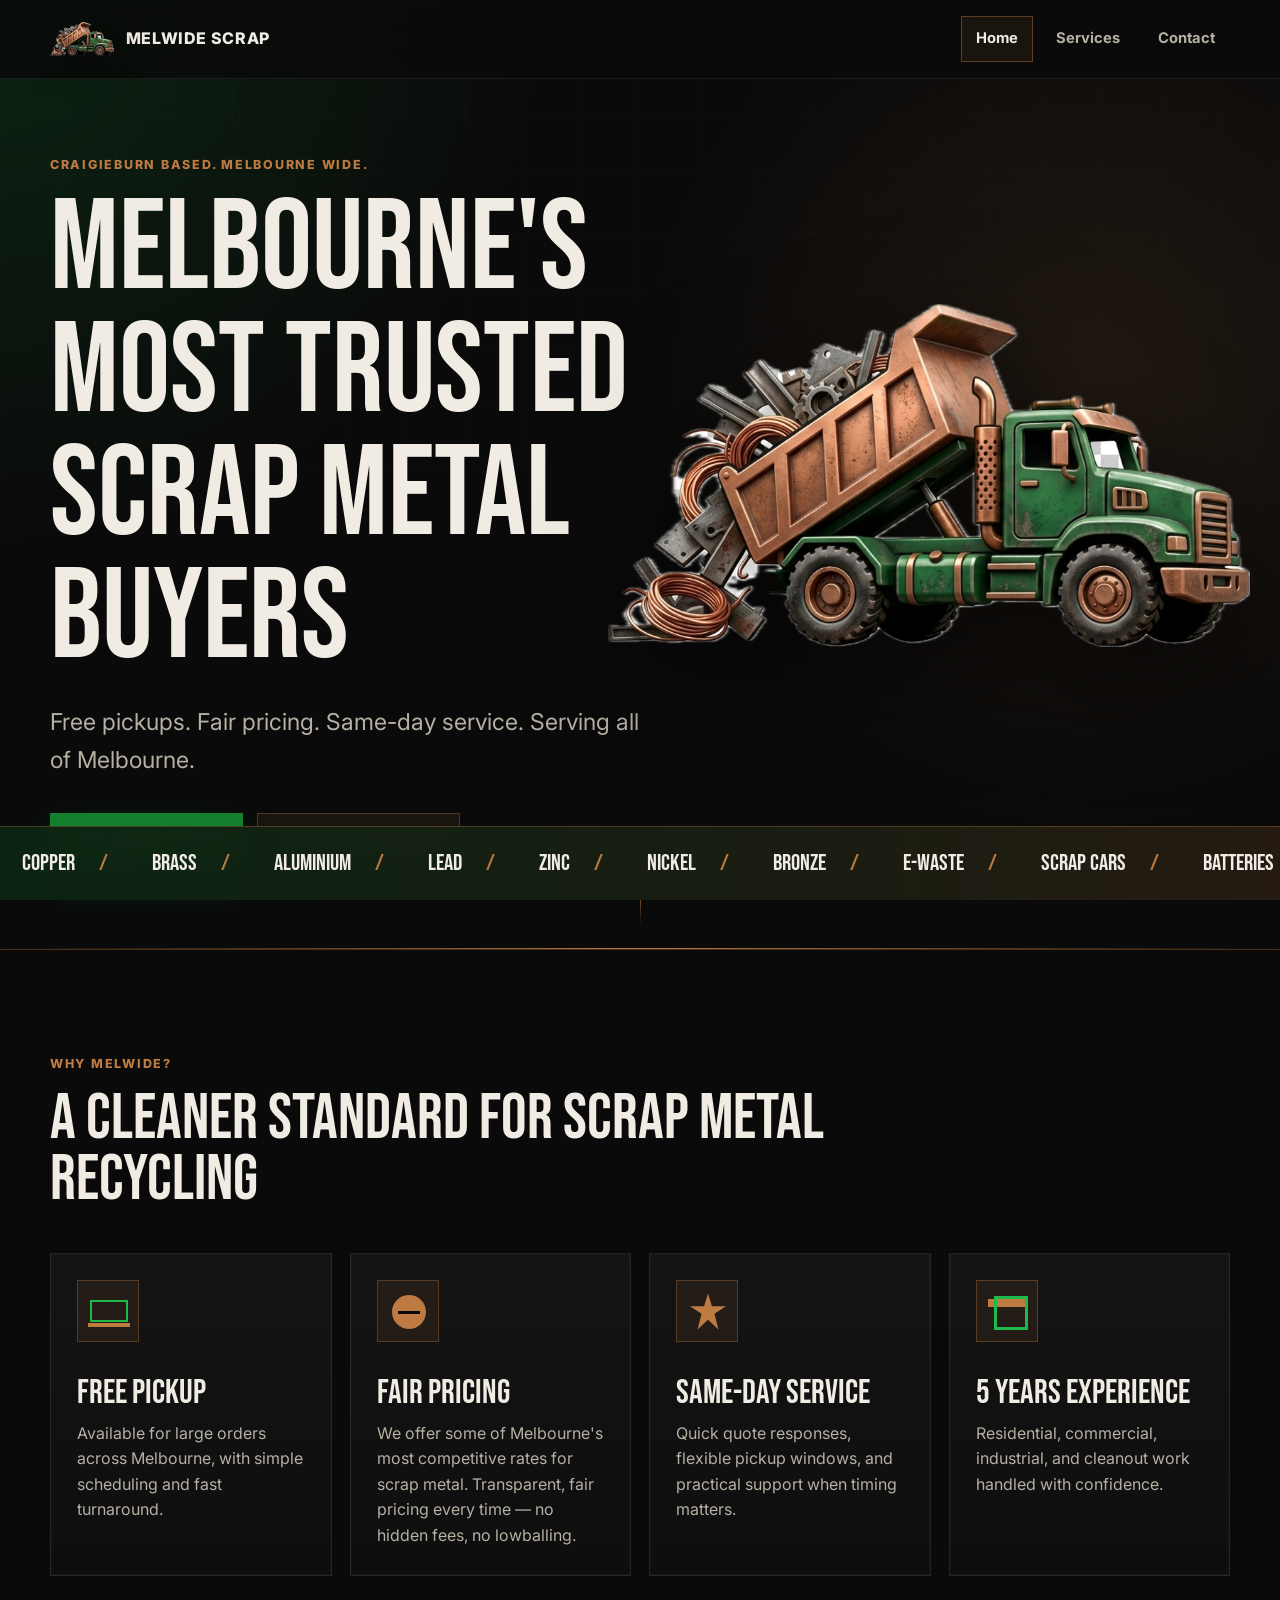
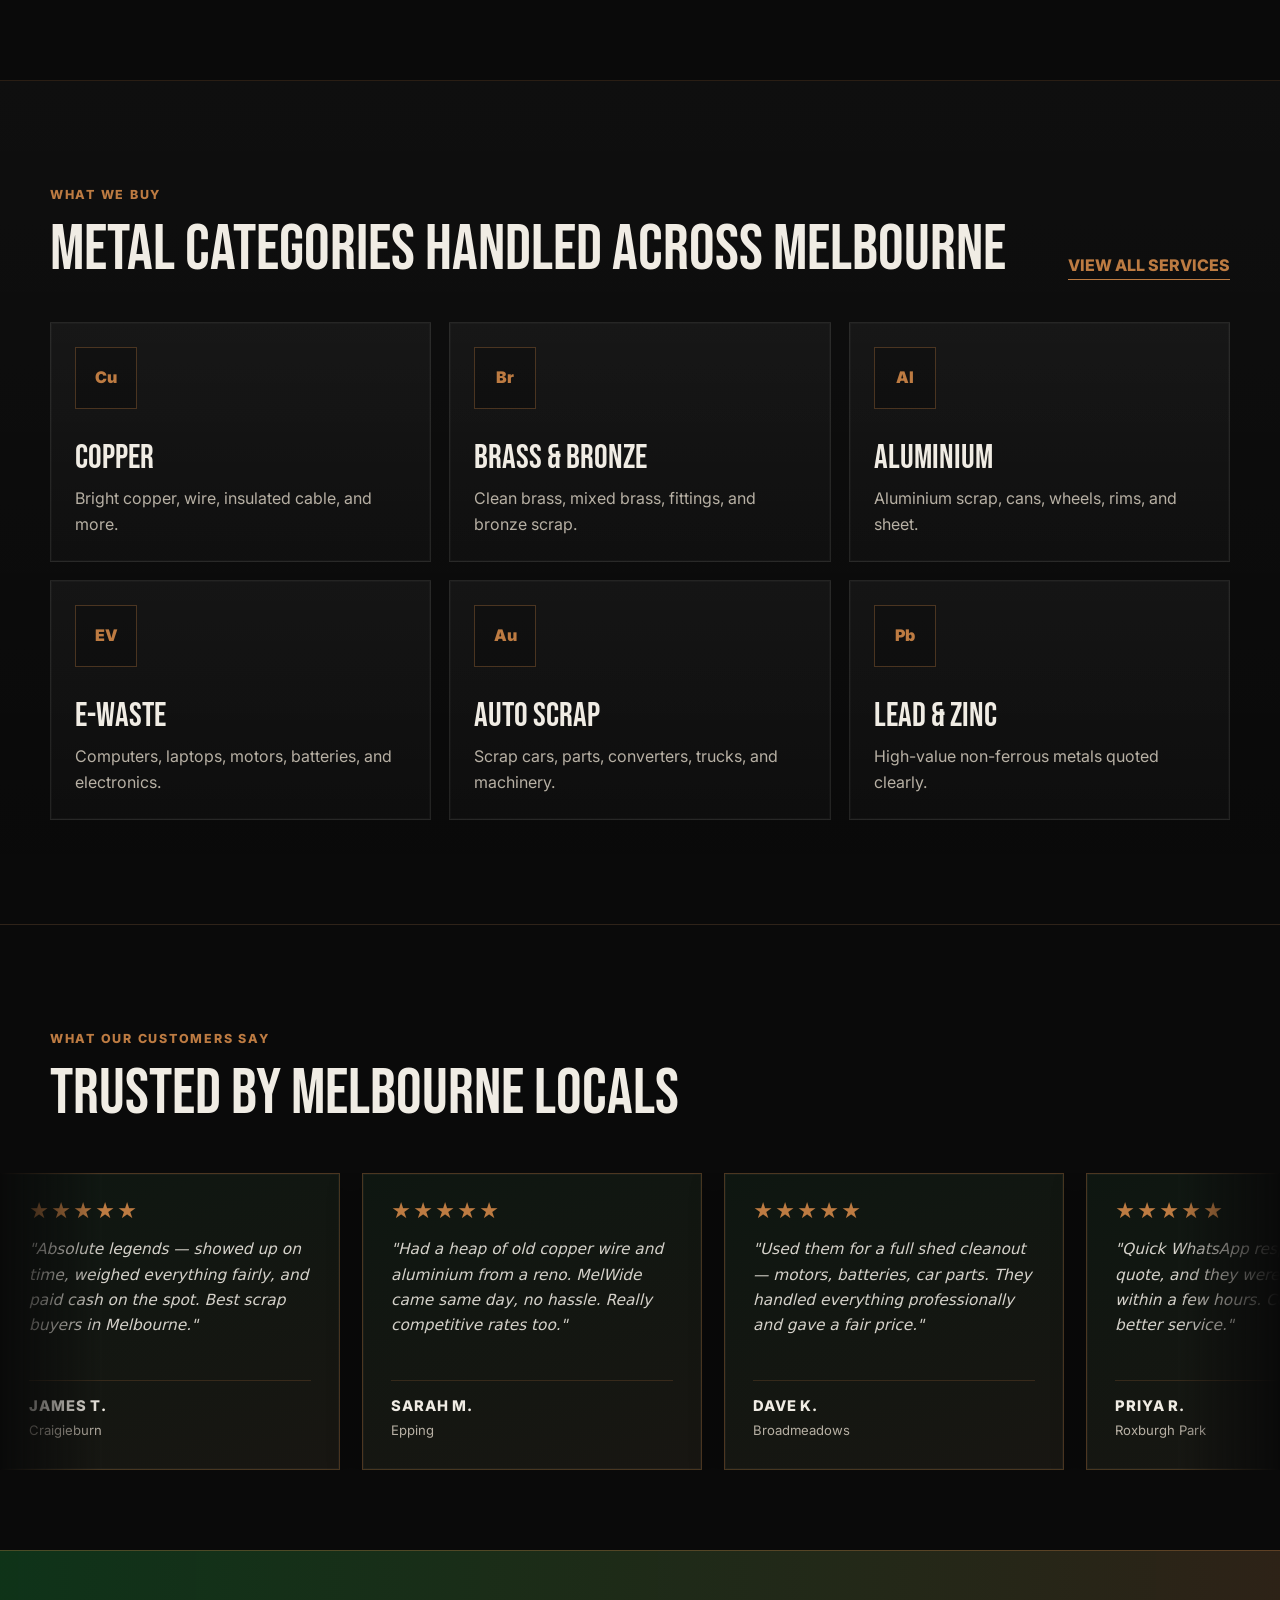
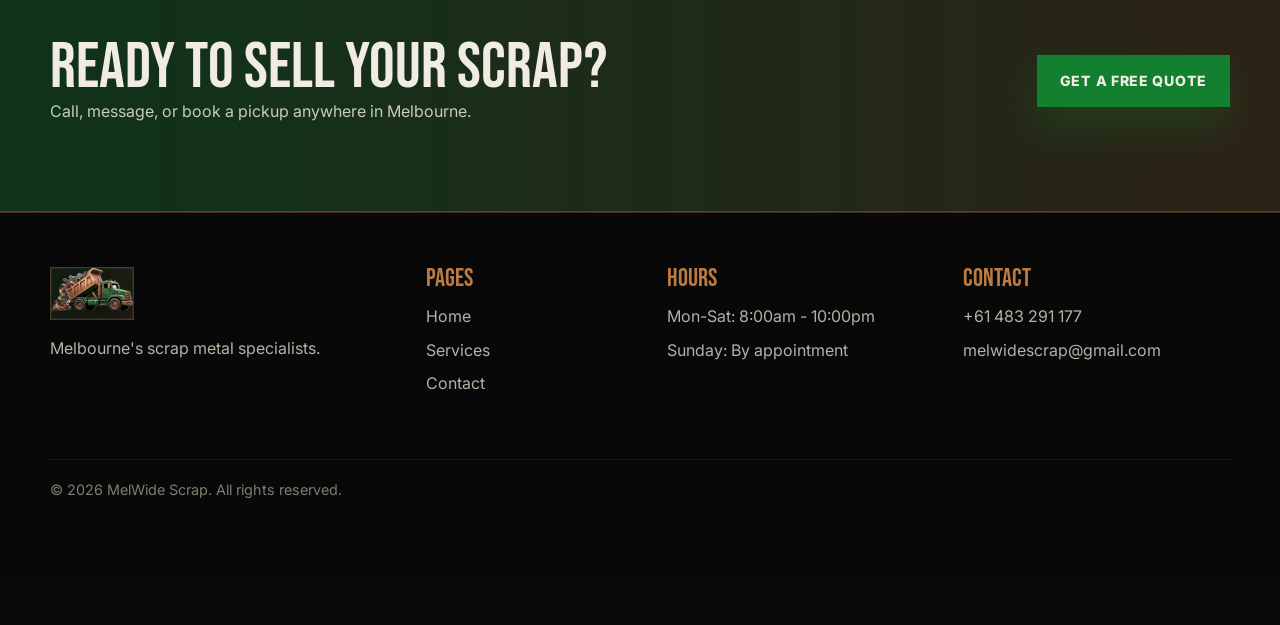
==== commit 03461c45: "Updates" ====
--- a/index.html
+++ b/index.html
@@ -9,6 +9,7 @@
   <link rel="preconnect" href="https://fonts.gstatic.com" crossorigin>
   <link href="https://fonts.googleapis.com/css2?family=Bebas+Neue&family=Inter:wght@400;500;600;700;800&display=swap" rel="stylesheet">
   <link rel="stylesheet" href="styles.css?v=20260701">
+  <link rel="icon" type="image/png" href="assets/favicon.png">
 </head>
 <body>
   <header class="site-header">
@@ -36,7 +37,6 @@
             <a class="btn btn-primary" href="contact.html">Get a Free Quote</a>
             <a class="btn btn-secondary" href="services.html">View Our Services</a>
           </div>
-          <p class="quote-disclaimer">For the fastest and most accurate quote, please send a photo of your scrap to +61 483 291 177 via SMS or WhatsApp. This helps us assess the material type, quantity and condition before we arrive.</p>
         </div>
         <div class="hero-art reveal" aria-hidden="true">
           <img class="hero-logo" src="assets/melwide-truck-logo.png" alt="" width="904" height="483">
@@ -190,7 +190,6 @@
         <div>
           <h2>Ready to sell your scrap?</h2>
           <p>Call, message, or book a pickup anywhere in Melbourne.</p>
-          <p class="quote-disclaimer">For the fastest and most accurate quote, please send a photo of your scrap to +61 483 291 177 via SMS or WhatsApp. This helps us assess the material type, quantity and condition before we arrive.</p>
         </div>
         <a class="btn btn-primary" href="contact.html">Get a Free Quote</a>
       </div>
--- a/styles.css
+++ b/styles.css
@@ -724,7 +724,6 @@
 }
 
 .contact-details article,
-.contact-form,
 .whatsapp-quote {
   padding: 28px;
 }
@@ -990,6 +989,11 @@
     linear-gradient(135deg, rgba(18, 128, 47, 0.18), rgba(189, 123, 66, 0.1)),
     rgba(255, 255, 255, 0.025);
   box-shadow: inset 0 0 0 1px rgba(255, 255, 255, 0.025);
+  display: flex;
+  flex-direction: column;
+  justify-content: space-between;
+  gap: 18px;
+  min-height: 360px;
 }
 
 .whatsapp-quote h2 {
@@ -1004,6 +1008,16 @@
 .whatsapp-btn {
   width: 100%;
   background: rgba(18, 128, 47, 0.18);
+  gap: 10px;
+  padding: 0 32px;
+  min-height: 58px;
+  font-size: 0.95rem;
+}
+
+.whatsapp-icon {
+  width: 1.25em;
+  height: 1.25em;
+  flex-shrink: 0;
 }
 
 .map-section {
@@ -1343,7 +1357,6 @@
   .info-panel,
   .price-card,
   .contact-details article,
-  .contact-form,
   .whatsapp-quote {
     padding: 22px;
   }
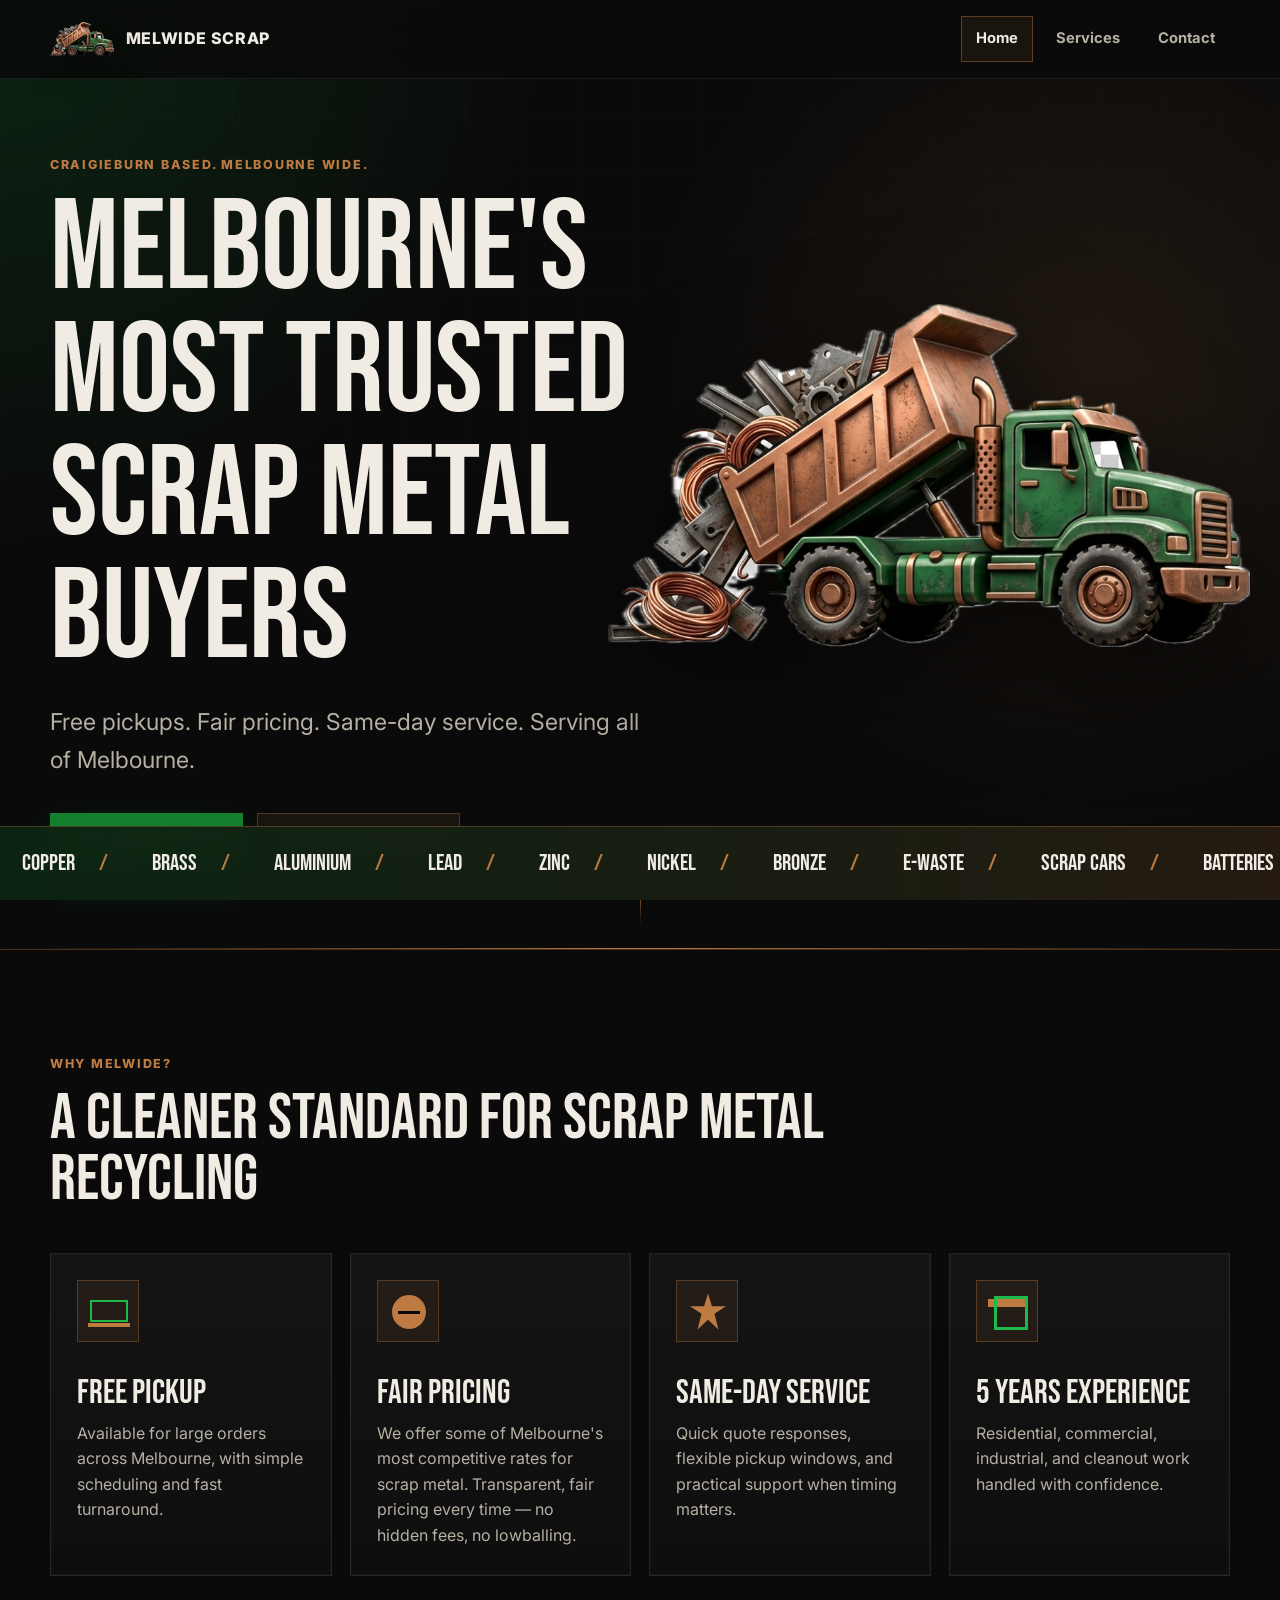
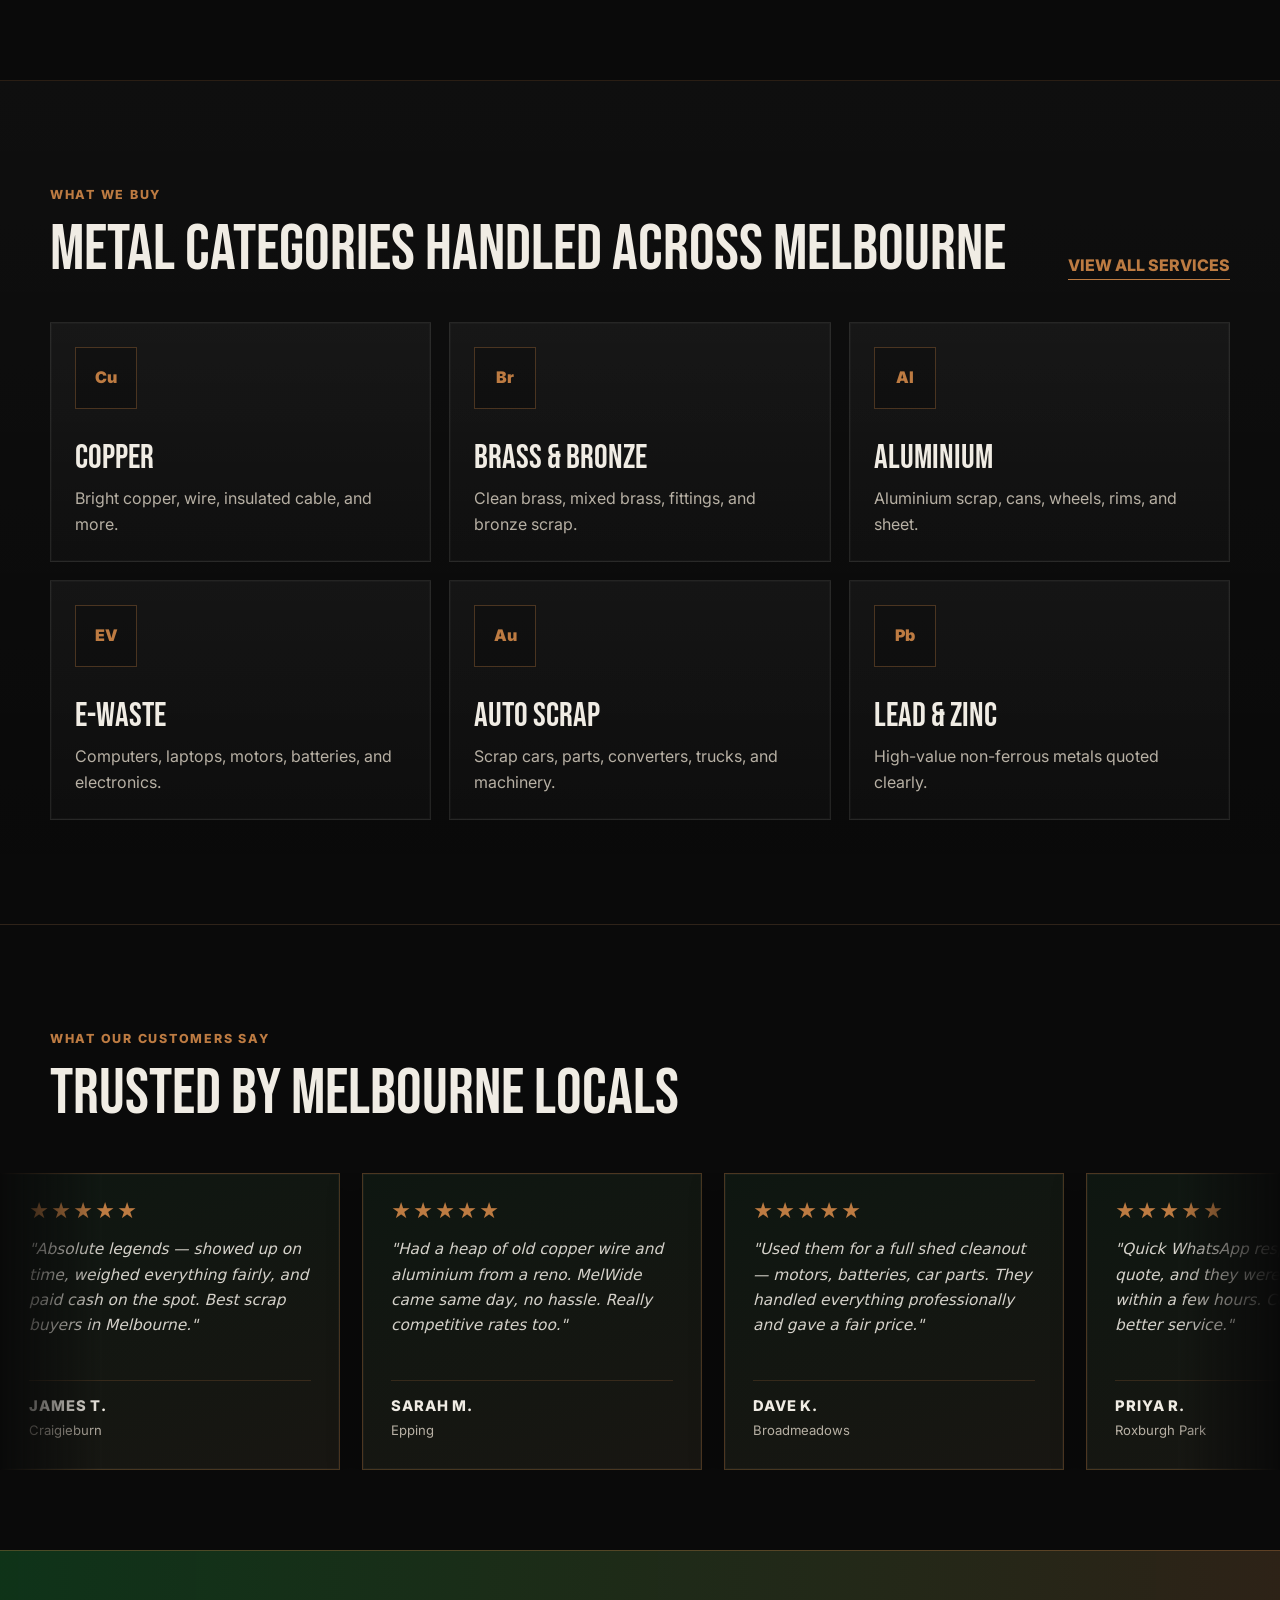
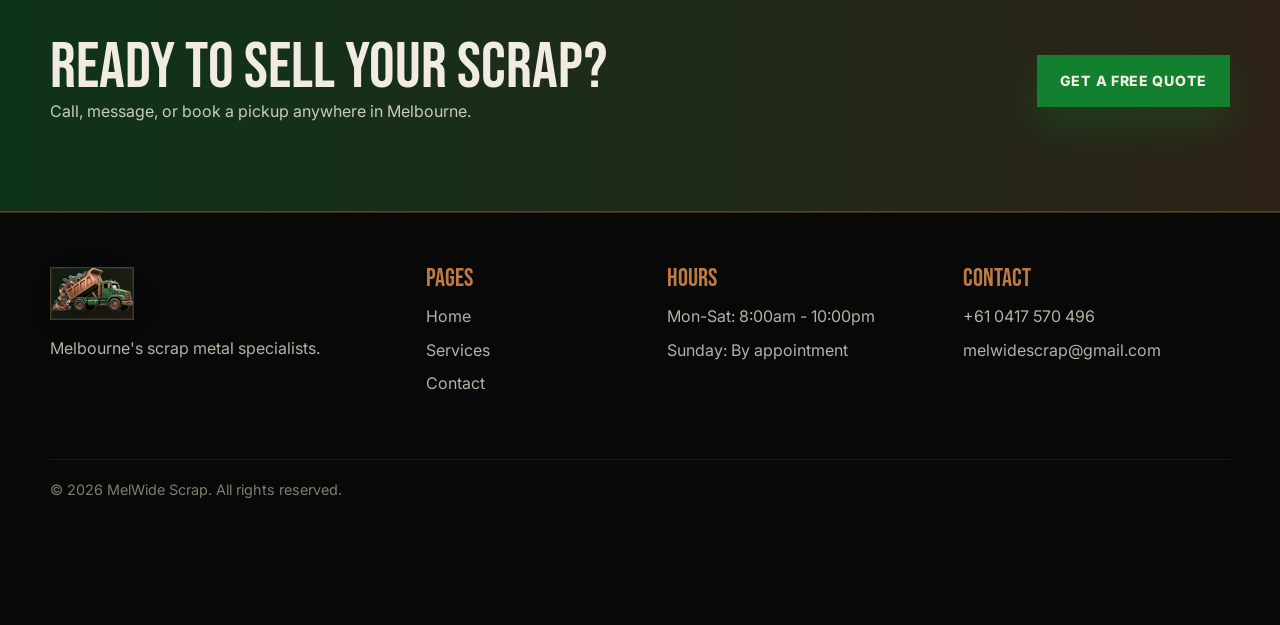
==== commit 8cc4955d: "Updates" ====
--- a/index.html
+++ b/index.html
@@ -217,7 +217,7 @@
       </div>
       <div>
         <h3>Contact</h3>
-        <p>+61 483 291 177</p>
+        <p>+61 0417 570 496</p>
         <p>melwidescrap@gmail.com</p>
       </div>
     </div>
